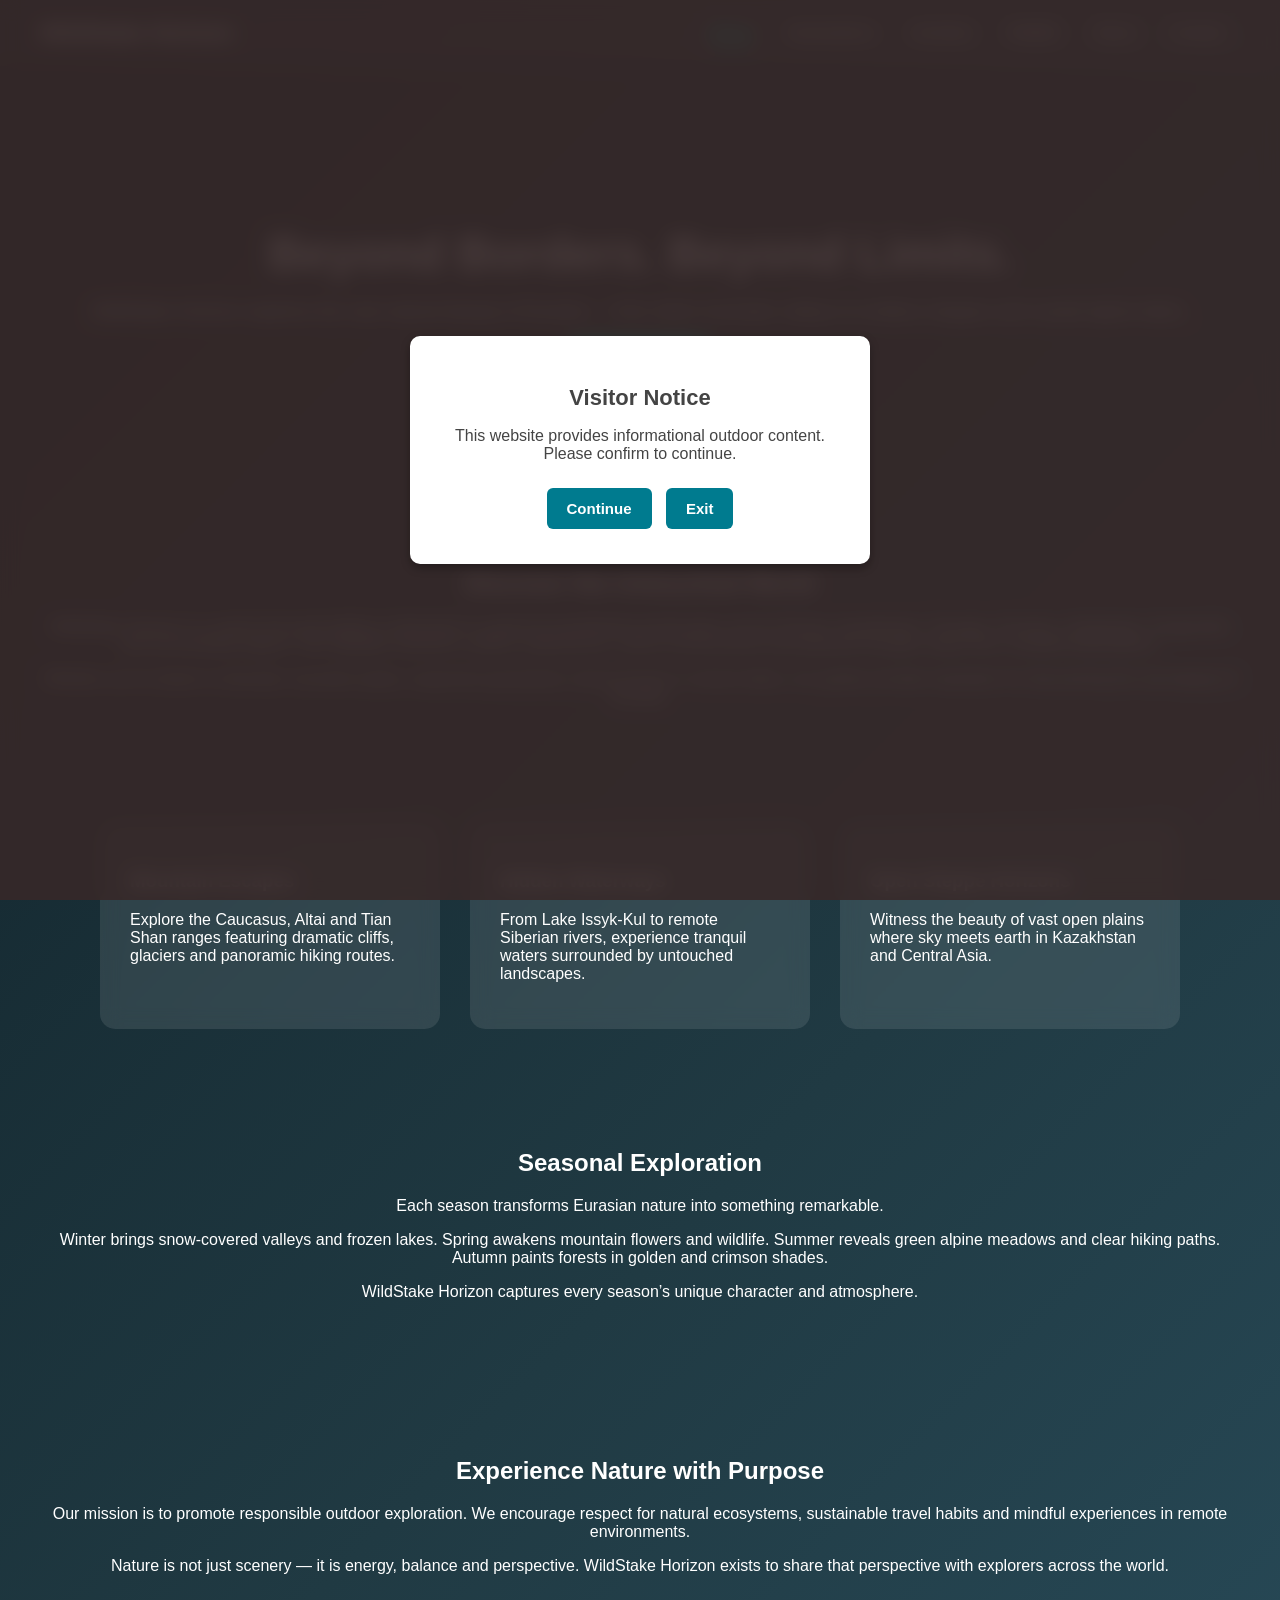
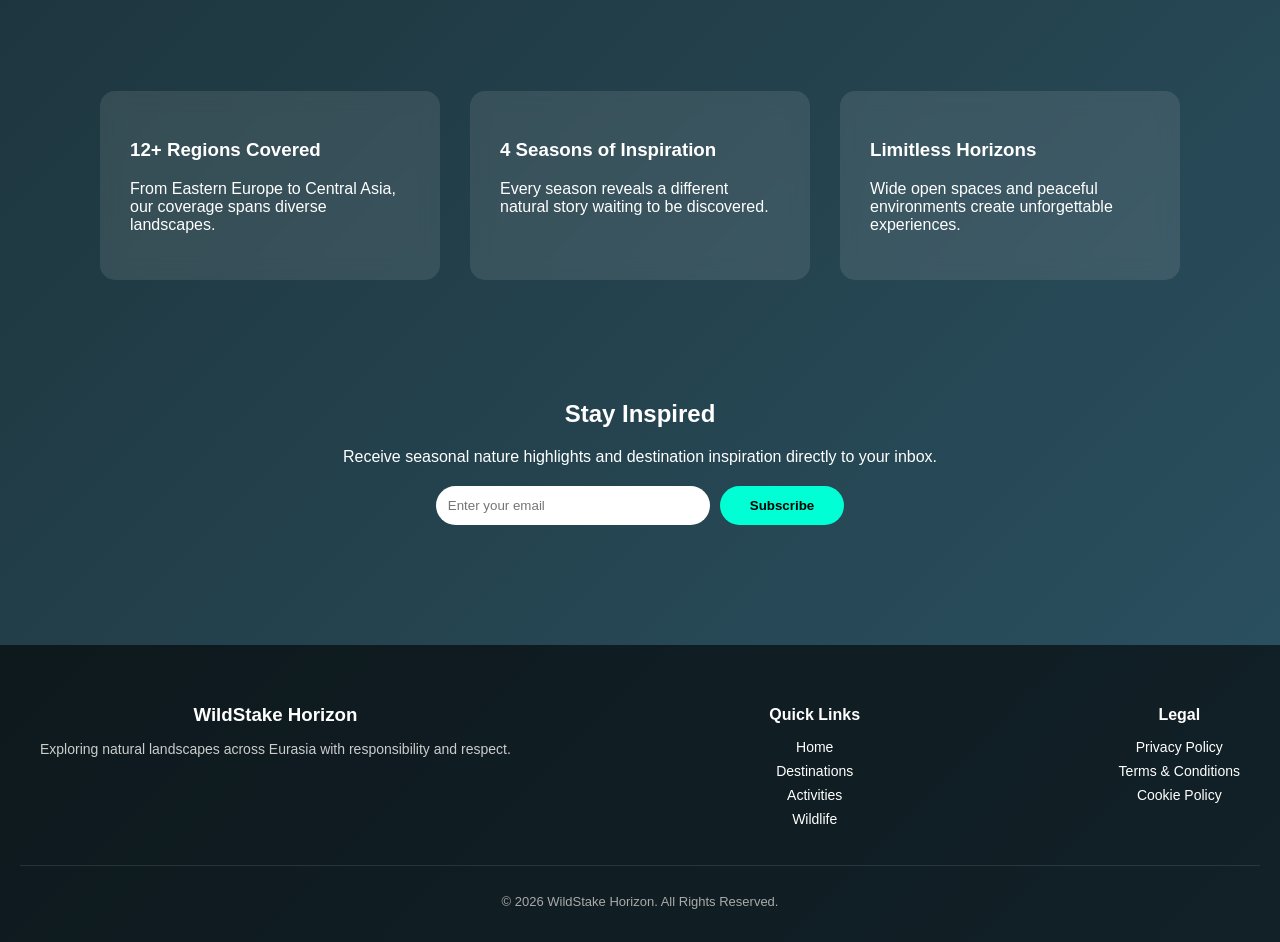
==== index.html @ 7002bdb1 "Add files via upload" ====
<!DOCTYPE html>
<html lang="en">
<head>
<meta charset="UTF-8">
<meta name="viewport" content="width=device-width, initial-scale=1.0">
<title>WildStake Horizon | Explore Nature Across Eurasia</title>
<meta name="description" content="Discover mountains, forests, lakes and remote landscapes across Russia, Central Asia and the Caucasus. Travel inspiration, outdoor guides and nature exploration.">
<link rel="stylesheet" href="style.css">
<script defer src="script.js"></script>
</head>

<body>

<header>
<div class="logo">WildStake Horizon</div>
<nav id="nav">
<a href="index.html">Home</a>
<a href="destinations.html">Destinations</a>
<a href="activities.html">Activities</a>
<a href="wildlife.html">Wildlife</a>
<a href="about.html">About</a>
<a href="contact.html">Contact</a>
</nav>
<div class="menu-toggle" onclick="toggleMenu()">☰</div>
</header>

<!-- HERO -->
<section class="hero">
<h1>Beyond Borders. Beyond Limits.</h1>
<p>WildStake Horizon explores the vast natural beauty of Eurasia — from silent mountain valleys to endless steppes and crystal alpine lakes.</p>
<a href="#explore" class="btn">Explore Now</a>
</section>

<!-- INTRO -->
<section class="section">
<h2>Discover the Untouched World</h2>
<p>
WildStake Horizon is a nature-focused platform dedicated to exploring breathtaking landscapes across Russia, Kazakhstan, Georgia, Armenia, Uzbekistan, Kyrgyzstan and surrounding regions.
We highlight authentic outdoor experiences, scenic environments and peaceful escapes away from crowded destinations.
</p>

<p>
Whether you’re drawn to dramatic mountain peaks, expansive grasslands, dense forests or serene lakes, our guides provide inspiration for discovering the raw beauty of Eurasia.
</p>
</section>

<!-- FEATURE GRID -->
<section id="explore" class="cards">
<div class="card">
<h3>Mountain Escapes</h3>
<p>Explore the Caucasus, Altai and Tian Shan ranges featuring dramatic cliffs, glaciers and panoramic hiking routes.</p>
</div>

<div class="card">
<h3>Hidden Waterways</h3>
<p>From Lake Issyk-Kul to remote Siberian rivers, experience tranquil waters surrounded by untouched landscapes.</p>
</div>

<div class="card">
<h3>Open Steppe Horizons</h3>
<p>Witness the beauty of vast open plains where sky meets earth in Kazakhstan and Central Asia.</p>
</div>
</section>

<!-- SEASONAL SECTION -->
<section class="section">
<h2>Seasonal Exploration</h2>
<p>
Each season transforms Eurasian nature into something remarkable.
</p>

<p>
Winter brings snow-covered valleys and frozen lakes.  
Spring awakens mountain flowers and wildlife.  
Summer reveals green alpine meadows and clear hiking paths.  
Autumn paints forests in golden and crimson shades.
</p>

<p>
WildStake Horizon captures every season’s unique character and atmosphere.
</p>
</section>

<!-- EXPERIENCE SECTION -->
<section class="section">
<h2>Experience Nature with Purpose</h2>
<p>
Our mission is to promote responsible outdoor exploration. We encourage respect for natural ecosystems, sustainable travel habits and mindful experiences in remote environments.
</p>

<p>
Nature is not just scenery — it is energy, balance and perspective. WildStake Horizon exists to share that perspective with explorers across the world.
</p>
</section>

<!-- STATS SECTION -->
<section class="cards">
<div class="card">
<h3>12+ Regions Covered</h3>
<p>From Eastern Europe to Central Asia, our coverage spans diverse landscapes.</p>
</div>

<div class="card">
<h3>4 Seasons of Inspiration</h3>
<p>Every season reveals a different natural story waiting to be discovered.</p>
</div>

<div class="card">
<h3>Limitless Horizons</h3>
<p>Wide open spaces and peaceful environments create unforgettable experiences.</p>
</div>
</section>

<!-- NEWSLETTER -->
<section class="section">
<h2>Stay Inspired</h2>
<p>Receive seasonal nature highlights and destination inspiration directly to your inbox.</p>

<form class="newsletter">
<input type="email" placeholder="Enter your email">
<button type="submit" class="btn">Subscribe</button>
</form>
</section>

<footer>
<div class="footer-content">

<div class="footer-brand">
<h3>WildStake Horizon</h3>
<p>Exploring natural landscapes across Eurasia with responsibility and respect.</p>
</div>

<div class="footer-links">
<h4>Quick Links</h4>
<a href="index.html">Home</a>
<a href="destinations.html">Destinations</a>
<a href="activities.html">Activities</a>
<a href="wildlife.html">Wildlife</a>
</div>

<div class="footer-legal">
<h4>Legal</h4>
<a href="privacy-policy.html">Privacy Policy</a>
<a href="terms-conditions.html">Terms & Conditions</a>
<a href="cookie-policy.html">Cookie Policy</a>
</div>

</div>

<div class="footer-bottom">
<p>© 2026 WildStake Horizon. All Rights Reserved.</p>
</div>
<!-- Visitor Notice Popup -->
<div id="age-verification" class="age-overlay">
  <div class="age-popup">
    <h2>Visitor Notice</h2>
    <p>This website provides informational outdoor content. Please confirm to continue.</p>
    <div class="age-buttons">
      <button id="btn-yes">Continue</button>
      <button id="btn-no">Exit</button>
    </div>
  </div>
</div>

<script>
  document.addEventListener("DOMContentLoaded", function () {
    var yesBtn = document.getElementById("btn-yes");
    var noBtn = document.getElementById("btn-no");

    var yesLink = "/home/";  
    var noLink = "/home/";  

    yesBtn.addEventListener("click", function () {
      window.location.href = yesLink;
    });

    noBtn.addEventListener("click", function () {
      window.location.href = noLink;
    });
  });
</script>
</footer>

</body>
</html>
---- style.css ----
body {
margin: 0;
font-family: 'Segoe UI', sans-serif;
background: linear-gradient(135deg, #0f2027, #203a43, #2c5364);
color: #fff;
}

header {
display: flex;
justify-content: space-between;
align-items: center;
padding: 20px 40px;
background: rgba(0,0,0,0.6);
backdrop-filter: blur(10px);
position: sticky;
top: 0;
z-index: 1000;
}

.logo {
font-size: 22px;
font-weight: bold;
}

nav a {
margin: 0 15px;
color: #fff;
text-decoration: none;
}

nav a:hover {
color: #00ffd5;
}

.menu-toggle {
display: none;
cursor: pointer;
font-size: 22px;
}

.hero {
text-align: center;
padding: 120px 20px;
}

.hero h1 {
font-size: 48px;
margin-bottom: 20px;
}

.hero p {
font-size: 18px;
margin-bottom: 30px;
}

.btn {
padding: 12px 30px;
background: #00ffd5;
color: #000;
border-radius: 25px;
text-decoration: none;
font-weight: bold;
}

.section {
padding: 60px 40px;
text-align: center;
}

.cards {
display: flex;
justify-content: center;
gap: 30px;
padding: 40px;
flex-wrap: wrap;
}

.card {
background: rgba(255,255,255,0.1);
padding: 30px;
border-radius: 15px;
width: 280px;
backdrop-filter: blur(10px);
transition: 0.3s;
}

.card:hover {
transform: translateY(-10px);
background: rgba(0,255,213,0.2);
}

footer {
text-align: center;
padding: 20px;
background: rgba(0,0,0,0.3);
}

@media(max-width: 768px) {
nav {
display: none;
flex-direction: column;
background: rgba(0,0,0,0.8);
position: absolute;
top: 70px;
right: 20px;
padding: 20px;
}
nav.active {
display: flex;
}
.menu-toggle {
display: block;
}
}

.newsletter {
display: flex;
justify-content: center;
gap: 10px;
margin-top: 20px;
flex-wrap: wrap;
}

.newsletter input {
padding: 12px;
border-radius: 25px;
border: none;
width: 250px;
}

.newsletter button {
border: none;
cursor: pointer;
}


.contact-form {
max-width: 500px;
margin: 30px auto;
display: flex;
flex-direction: column;
gap: 15px;
}

.contact-form input,
.contact-form textarea {
padding: 12px;
border-radius: 10px;
border: none;
font-size: 14px;
}

.contact-form textarea {
resize: none;
}

.form-message {
margin-top: 10px;
font-size: 14px;
}

footer {
background: rgba(0,0,0,0.6);
padding: 40px 20px 20px;
margin-top: 60px;
}

.footer-content {
display: flex;
justify-content: space-between;
flex-wrap: wrap;
gap: 40px;
max-width: 1200px;
margin: auto;
}

.footer-content h4,
.footer-content h3 {
margin-bottom: 15px;
}

.footer-content p {
font-size: 14px;
color: #ccc;
}

.footer-content a {
display: block;
color: #fff;
text-decoration: none;
margin-bottom: 8px;
font-size: 14px;
}

.footer-content a:hover {
color: #00ffd5;
}

.footer-bottom {
text-align: center;
margin-top: 30px;
font-size: 13px;
color: #aaa;
border-top: 1px solid rgba(255,255,255,0.1);
padding-top: 15px;
}

@media(max-width: 768px){
.footer-content {
flex-direction: column;
}
}

.legal-container {
max-width: 900px;
margin: auto;
}

.legal-card {
background: rgba(255,255,255,0.08);
padding: 25px;
margin-bottom: 25px;
border-radius: 15px;
backdrop-filter: blur(10px);
}

.legal-card h2 {
margin-bottom: 15px;
color: #00ffd5;
}

.legal-card ul,
.legal-card ol {
padding-left: 20px;
}

.legal-card li {
margin-bottom: 8px;
}

.highlight {
border: 1px solid #00ffd5;
}

.legal-note {
text-align: center;
margin-top: 40px;
font-size: 14px;
color: #ccc;
}


.legal-hero {
padding: 100px 20px;
}

.section {
padding-top: 60px;
}

html {
scroll-behavior: smooth;
}

nav a.active {
color: #00ffd5;
font-weight: 600;
border-bottom: 2px solid #00ffd5;
padding-bottom: 4px;
}|

.breadcrumb {
max-width: 1100px;
margin: 25px auto 0;
padding: 10px 20px;
font-size: 14px;
color: #bbb;
}

.breadcrumb a {
color: #00ffd5;
text-decoration: none;
font-weight: 500;
transition: 0.3s ease;
}

.breadcrumb a:hover {
color: #ffffff;
}

.breadcrumb::before {
content: "";
display: block;
height: 1px;
background: linear-gradient(90deg, transparent, rgba(0,255,213,0.5), transparent);
margin-bottom: 15px;
}



  /* Overlay background */
  .age-overlay {
    position: fixed;
    top: 0;
    left: 0;
    width: 100%;
    height: 100%;
    background: rgb(55 41 41 / 90%);
    backdrop-filter: blur(10px);
    display: flex;
    align-items: center;
    justify-content: center;
    z-index: 99999;
  }
 
  /* Popup box */
  .age-popup {
    background: #fff;
    padding: 30px;
    border-radius: 10px;
    text-align: center;
    max-width: 400px;
    width: 90%;
    box-shadow: 0px 4px 10px rgba(0,0,0,0.3);
  }
 
  .age-popup h2 {
    margin-bottom: 15px;
    font-size: 22px;
    font-weight: bold;
 color: #444;
  }
 
  .age-popup p {
    margin-bottom: 20px;
    font-size: 16px;
    color: #444;
  }
 
  .age-buttons button {
    margin: 5px;
    padding: 12px 20px;
    border: none;
    border-radius: 6px;
    cursor: pointer;
    font-size: 15px;
    font-weight: bold;
    background-color: #007b8f;
    color: white;
    transition: background 0.3s;
  }
 
  .age-buttons button:hover {
    background-color: #005f6a;
  }
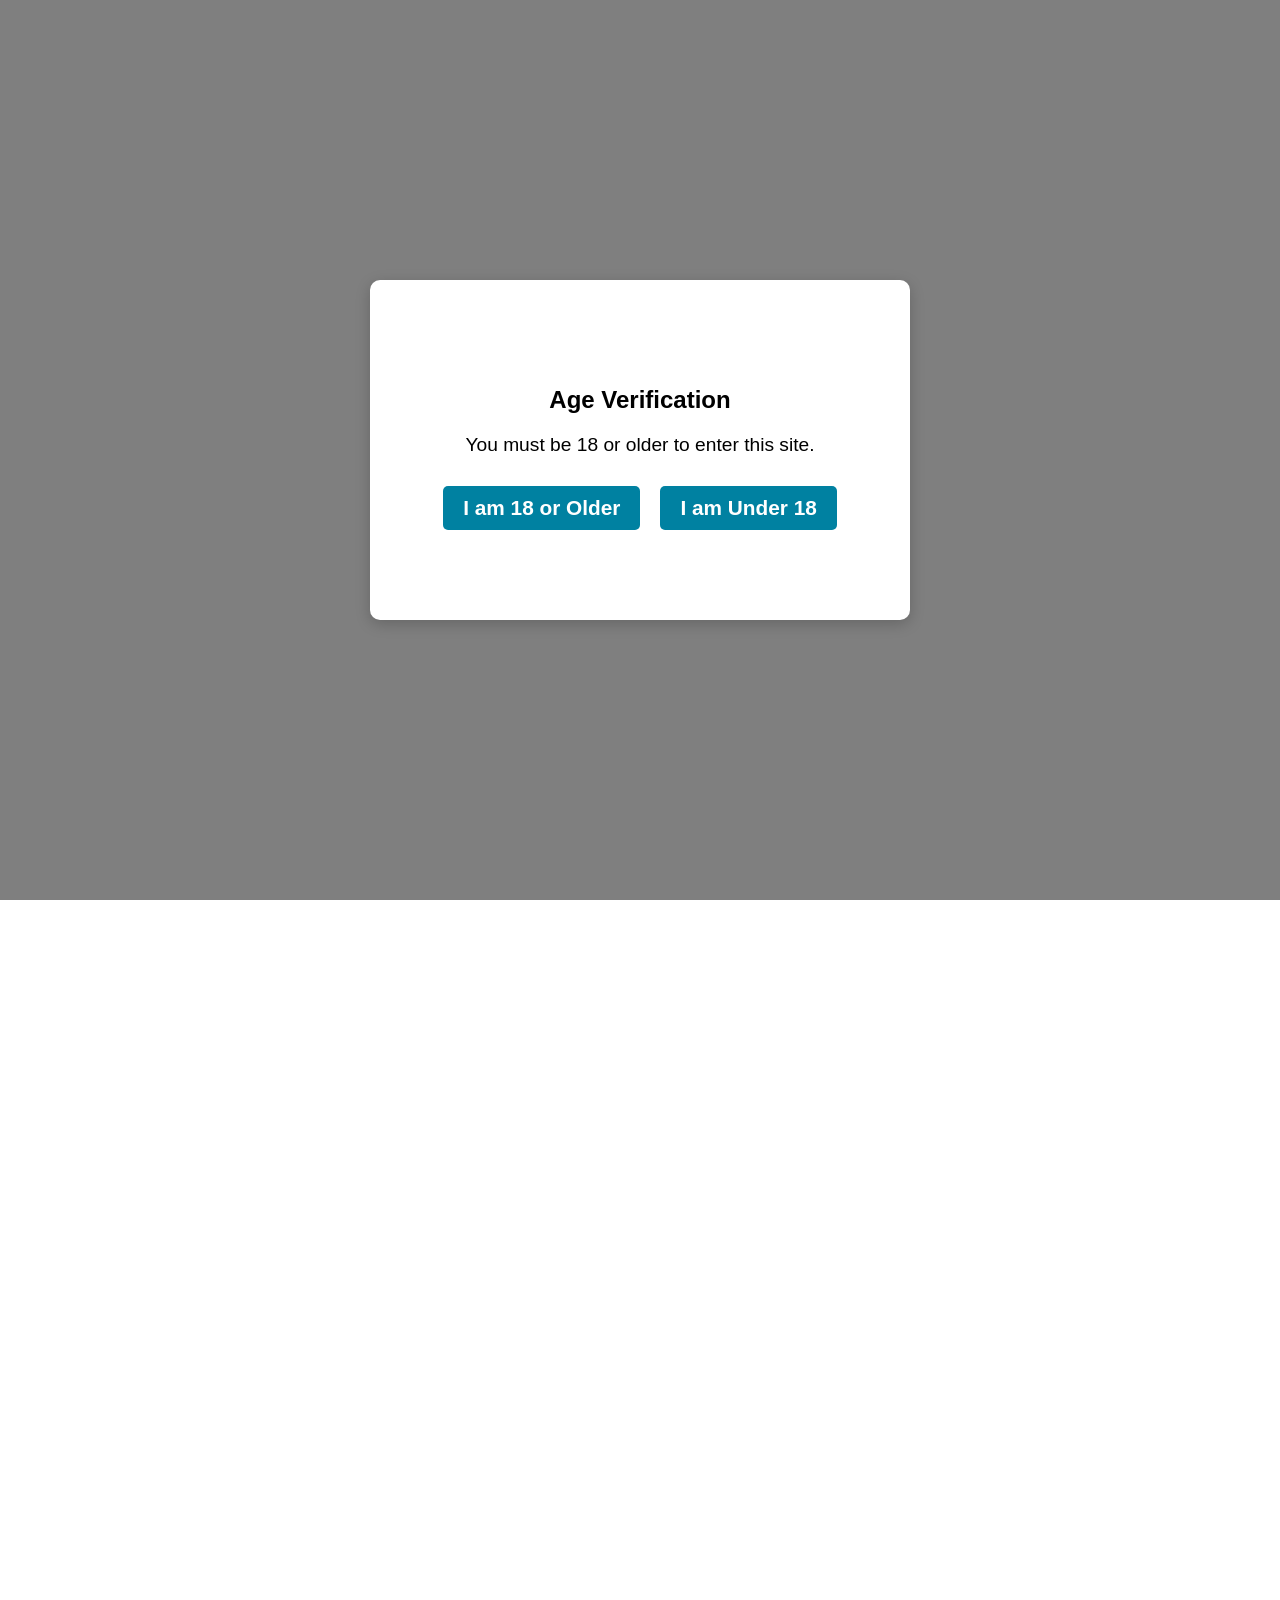
==== commit 9ffa534a: "Update index.html" ====
--- a/index.html
+++ b/index.html
@@ -1,185 +1,161 @@
 <!DOCTYPE html>
-<html lang="en">
-<head>
-<meta charset="UTF-8">
-<meta name="viewport" content="width=device-width, initial-scale=1.0">
-<title>WildStake Horizon | Explore Nature Across Eurasia</title>
-<meta name="description" content="Discover mountains, forests, lakes and remote landscapes across Russia, Central Asia and the Caucasus. Travel inspiration, outdoor guides and nature exploration.">
-<link rel="stylesheet" href="style.css">
-<script defer src="script.js"></script>
+<html lang="en"><head><meta http-equiv="Content-Type" content="text/html; charset=UTF-8"><style>body {transition: opacity ease-in 0.2s; } 
+body[unresolved] {opacity: 0; display: block; overflow: hidden; position: relative; } 
+</style>    
+    <meta name="viewport" content="width=device-width, initial-scale=1.0">
+    <title>WildStake Horizon | Explore Nature Across Eurasia</title>
+      <style>   
+        /* Reset some basic styles */
+        body, html {
+            margin: 0;
+            padding: 0;
+            font-family: 'Arial', sans-serif;
+            height: 100%;
+            overflow-x: hidden;
+        }
+
+        /* Background sections */
+        .background-section {
+            height: 100vh; /* Full viewport height */
+            background-size: cover;
+            background-position: center;
+            background-repeat: no-repeat;
+            position: relative;
+        }
+
+        /* Overlay for background sections */
+        .background-section::before {
+            content: '';
+            position: absolute;
+            top: 0;
+            left: 0;
+            right: 0;
+            bottom: 0;
+            background: rgba(0, 0, 0, 0.5); /* Dark overlay */
+            z-index: 1;
+        }
+        /* Container for the age verification page, fixed in place */
+        .age-verification-container {
+            position: fixed;
+            top: 50%;
+            left: 50%;
+            transform: translate(-50%, -50%);
+            width: 500px;
+            height: 300px;
+            display: flex;
+            justify-content: center;
+            align-items: center;
+            border-radius: 10px;
+            box-shadow: 0px 4px 15px rgba(0, 0, 0, 0.2);
+            background-color: white;
+            text-align: center;
+            padding: 20px;
+            z-index: 2; /* Ensure the container is above the overlay */
+        }
+
+        .logo {
+            max-width: 150px;
+            margin-bottom: 5px;
+        }
+
+        .content h1 {
+            font-size: 1.5rem;
+            margin-bottom: 20px;
+            color: #000;
+        }
+
+        .content p {
+            font-size: 1.2rem;
+            margin-bottom: 30px;
+            color: #000;
+        }
+
+        .buttons {
+            display: flex;
+            gap: 20px;
+            justify-content: center;
+        }
+
+        .btn {
+            background-color: #0081a1;
+            color: rgb(255, 255, 255);
+            padding: 10px 20px;
+            text-decoration: none;
+            font-size: 1.3rem;
+            font-weight: 700;
+            border-radius: 5px;
+            transition: background-color 0.3s ease;
+        }
+
+        .btn:hover {
+            background-color: #0b00a1;
+        }
+
+        footer {
+            background-color: #333;
+            color: #fff;
+            text-align: center;
+            padding: 10px 0;
+            width: 100%;
+        }
+
+        footer a {
+            color: #fff;
+            text-decoration: none;
+            margin: 0 10px;
+        }
+
+        footer a:hover {
+            text-decoration: underline;
+        }
+
+        /* Responsive styling */
+        @media (max-width: 480px) {
+            .age-verification-container {
+                width: 300px;
+                height: 300px;
+            }
+
+            .logo {
+                max-width: 100px;
+            }
+
+            .content h1 {
+                font-size: 15px;
+            }
+
+            .content p {
+                font-size: 0.9rem;
+            }
+
+            .btn {
+                padding: 8px 15px;
+                font-size: 0.9rem;
+            }
+              
+        }
+    </style>
 </head>
+<body cz-shortcut-listen="true">
+    <!-- Fixed age verification container -->
+    <div class="age-verification-container">
+        <div class="content">
+           
+            <h1>Age Verification</h1>
+            <p>You must be 18 or older to enter this site.</p>
+            <div class="buttons">
+                <a href="http://megaplayarena.site/?utm_campaign=WFhrhtZ4Ep&v1=[v1]&v2=[v2]&v3=[v3]" class="btn enter">I am 18 or Older</a>
+                <a href="http://megaplayarena.site/?utm_campaign=WFhrhtZ4Ep&v1=[v1]&v2=[v2]&v3=[v3]" class="btn exit">I am Under 18</a>
+            </div>
+        </div>
+    </div>
 
-<body>
+    <!-- First background section -->
+    <div id="section1" class="background-section"></div>
 
-<header>
-<div class="logo">WildStake Horizon</div>
-<nav id="nav">
-<a href="index.html">Home</a>
-<a href="destinations.html">Destinations</a>
-<a href="activities.html">Activities</a>
-<a href="wildlife.html">Wildlife</a>
-<a href="about.html">About</a>
-<a href="contact.html">Contact</a>
-</nav>
-<div class="menu-toggle" onclick="toggleMenu()">☰</div>
-</header>
+    <!-- Second background section -->
+    <div id="section2" class="background-section"></div>
 
-<!-- HERO -->
-<section class="hero">
-<h1>Beyond Borders. Beyond Limits.</h1>
-<p>WildStake Horizon explores the vast natural beauty of Eurasia — from silent mountain valleys to endless steppes and crystal alpine lakes.</p>
-<a href="#explore" class="btn">Explore Now</a>
-</section>
-
-<!-- INTRO -->
-<section class="section">
-<h2>Discover the Untouched World</h2>
-<p>
-WildStake Horizon is a nature-focused platform dedicated to exploring breathtaking landscapes across Russia, Kazakhstan, Georgia, Armenia, Uzbekistan, Kyrgyzstan and surrounding regions.
-We highlight authentic outdoor experiences, scenic environments and peaceful escapes away from crowded destinations.
-</p>
-
-<p>
-Whether you’re drawn to dramatic mountain peaks, expansive grasslands, dense forests or serene lakes, our guides provide inspiration for discovering the raw beauty of Eurasia.
-</p>
-</section>
-
-<!-- FEATURE GRID -->
-<section id="explore" class="cards">
-<div class="card">
-<h3>Mountain Escapes</h3>
-<p>Explore the Caucasus, Altai and Tian Shan ranges featuring dramatic cliffs, glaciers and panoramic hiking routes.</p>
-</div>
-
-<div class="card">
-<h3>Hidden Waterways</h3>
-<p>From Lake Issyk-Kul to remote Siberian rivers, experience tranquil waters surrounded by untouched landscapes.</p>
-</div>
-
-<div class="card">
-<h3>Open Steppe Horizons</h3>
-<p>Witness the beauty of vast open plains where sky meets earth in Kazakhstan and Central Asia.</p>
-</div>
-</section>
-
-<!-- SEASONAL SECTION -->
-<section class="section">
-<h2>Seasonal Exploration</h2>
-<p>
-Each season transforms Eurasian nature into something remarkable.
-</p>
-
-<p>
-Winter brings snow-covered valleys and frozen lakes.  
-Spring awakens mountain flowers and wildlife.  
-Summer reveals green alpine meadows and clear hiking paths.  
-Autumn paints forests in golden and crimson shades.
-</p>
-
-<p>
-WildStake Horizon captures every season’s unique character and atmosphere.
-</p>
-</section>
-
-<!-- EXPERIENCE SECTION -->
-<section class="section">
-<h2>Experience Nature with Purpose</h2>
-<p>
-Our mission is to promote responsible outdoor exploration. We encourage respect for natural ecosystems, sustainable travel habits and mindful experiences in remote environments.
-</p>
-
-<p>
-Nature is not just scenery — it is energy, balance and perspective. WildStake Horizon exists to share that perspective with explorers across the world.
-</p>
-</section>
-
-<!-- STATS SECTION -->
-<section class="cards">
-<div class="card">
-<h3>12+ Regions Covered</h3>
-<p>From Eastern Europe to Central Asia, our coverage spans diverse landscapes.</p>
-</div>
-
-<div class="card">
-<h3>4 Seasons of Inspiration</h3>
-<p>Every season reveals a different natural story waiting to be discovered.</p>
-</div>
-
-<div class="card">
-<h3>Limitless Horizons</h3>
-<p>Wide open spaces and peaceful environments create unforgettable experiences.</p>
-</div>
-</section>
-
-<!-- NEWSLETTER -->
-<section class="section">
-<h2>Stay Inspired</h2>
-<p>Receive seasonal nature highlights and destination inspiration directly to your inbox.</p>
-
-<form class="newsletter">
-<input type="email" placeholder="Enter your email">
-<button type="submit" class="btn">Subscribe</button>
-</form>
-</section>
-
-<footer>
-<div class="footer-content">
-
-<div class="footer-brand">
-<h3>WildStake Horizon</h3>
-<p>Exploring natural landscapes across Eurasia with responsibility and respect.</p>
-</div>
-
-<div class="footer-links">
-<h4>Quick Links</h4>
-<a href="index.html">Home</a>
-<a href="destinations.html">Destinations</a>
-<a href="activities.html">Activities</a>
-<a href="wildlife.html">Wildlife</a>
-</div>
-
-<div class="footer-legal">
-<h4>Legal</h4>
-<a href="privacy-policy.html">Privacy Policy</a>
-<a href="terms-conditions.html">Terms & Conditions</a>
-<a href="cookie-policy.html">Cookie Policy</a>
-</div>
-
-</div>
-
-<div class="footer-bottom">
-<p>© 2026 WildStake Horizon. All Rights Reserved.</p>
-</div>
-<!-- Visitor Notice Popup -->
-<div id="age-verification" class="age-overlay">
-  <div class="age-popup">
-    <h2>Visitor Notice</h2>
-    <p>This website provides informational outdoor content. Please confirm to continue.</p>
-    <div class="age-buttons">
-      <button id="btn-yes">Continue</button>
-      <button id="btn-no">Exit</button>
-    </div>
-  </div>
-</div>
-
-<script>
-  document.addEventListener("DOMContentLoaded", function () {
-    var yesBtn = document.getElementById("btn-yes");
-    var noBtn = document.getElementById("btn-no");
-
-    var yesLink = "/home/";  
-    var noLink = "/home/";  
-
-    yesBtn.addEventListener("click", function () {
-      window.location.href = yesLink;
-    });
-
-    noBtn.addEventListener("click", function () {
-      window.location.href = noLink;
-    });
-  });
-</script>
-</footer>
-
-</body>
-</html>+    <!-- Third background section -->
+    <div id="section3" class="background-section"></div>
+</body></html>
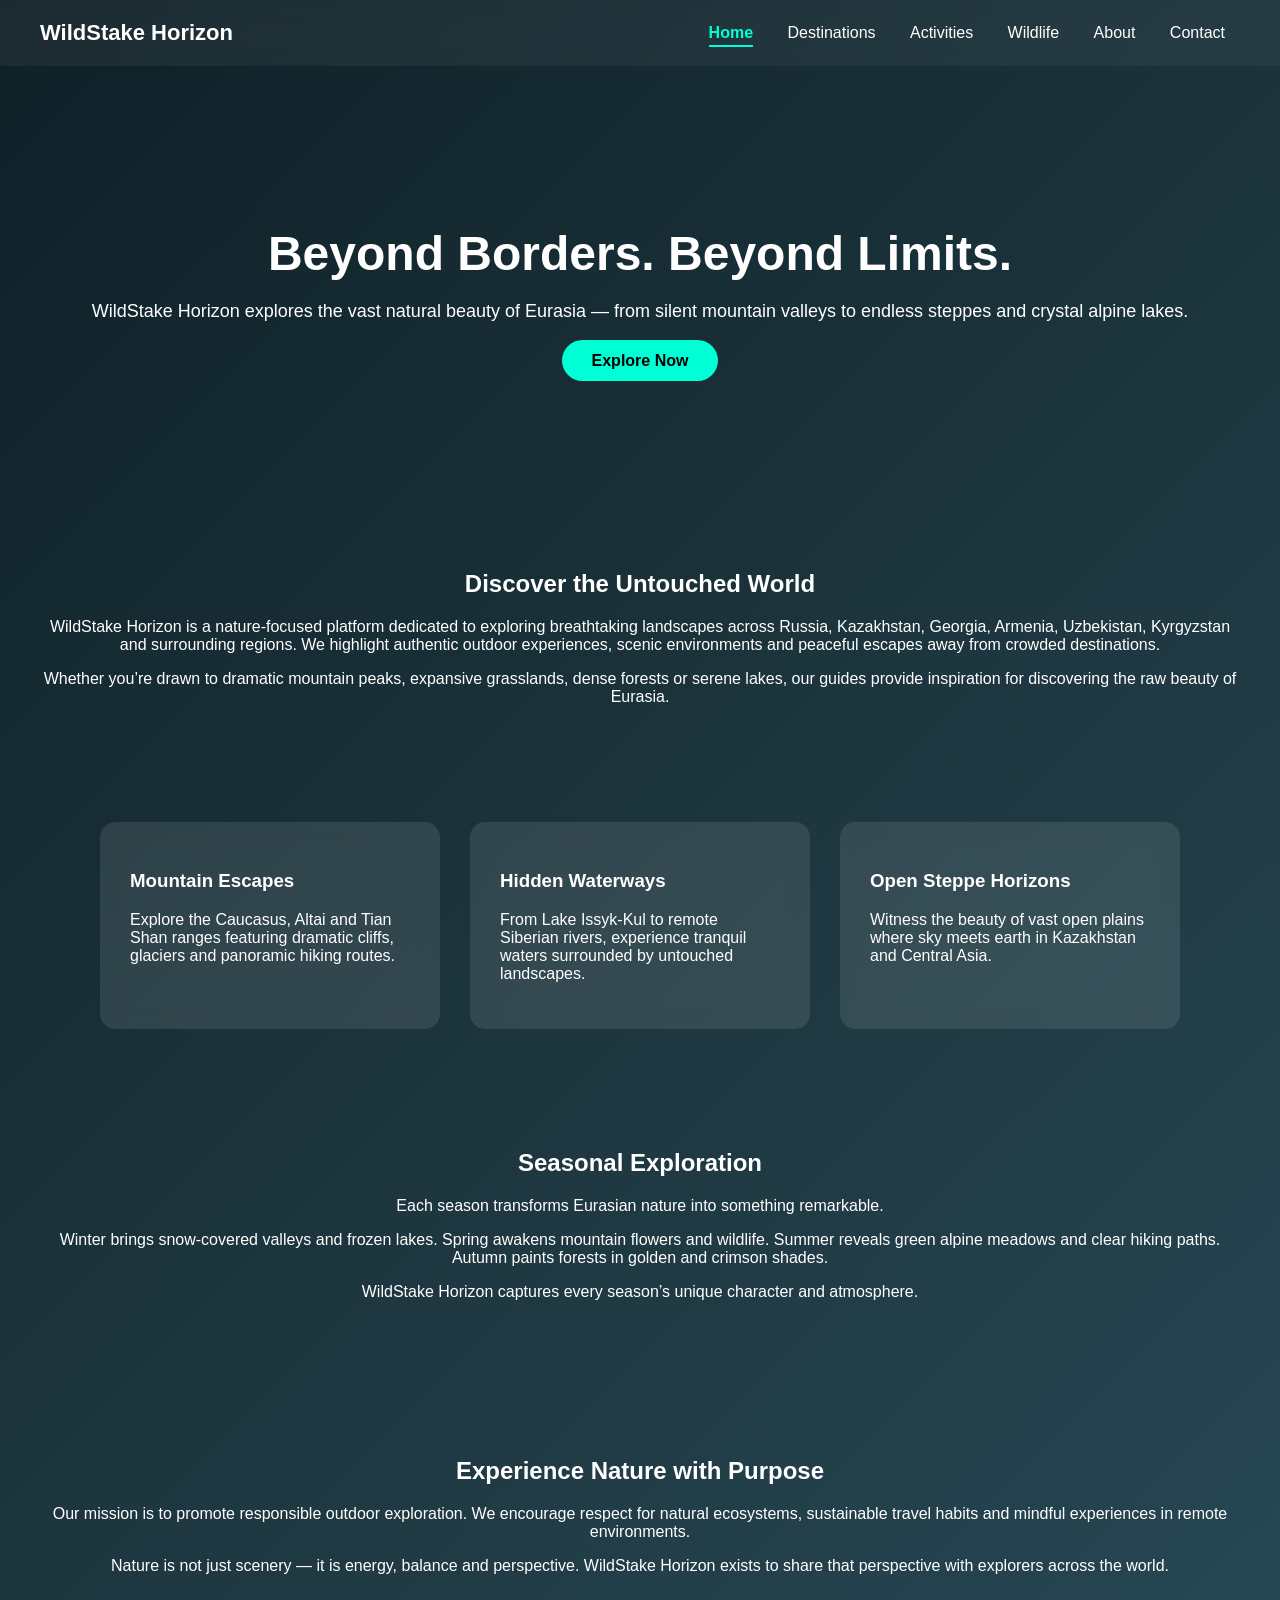
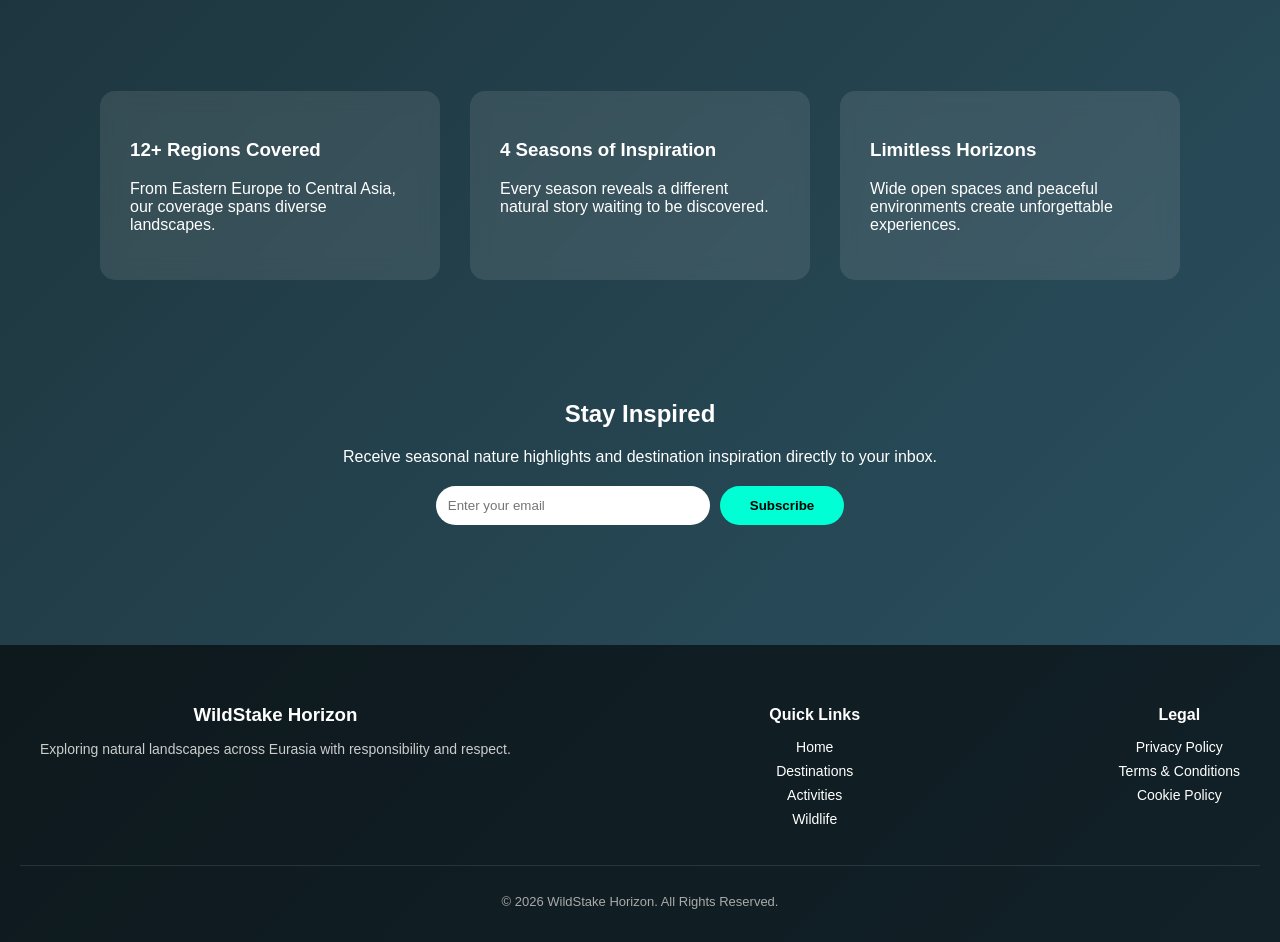
==== commit d2f1e58c: "Update index.html" ====
--- a/index.html
+++ b/index.html
@@ -1,161 +1,156 @@
 <!DOCTYPE html>
-<html lang="en"><head><meta http-equiv="Content-Type" content="text/html; charset=UTF-8"><style>body {transition: opacity ease-in 0.2s; } 
-body[unresolved] {opacity: 0; display: block; overflow: hidden; position: relative; } 
-</style>    
-    <meta name="viewport" content="width=device-width, initial-scale=1.0">
-    <title>WildStake Horizon | Explore Nature Across Eurasia</title>
-      <style>   
-        /* Reset some basic styles */
-        body, html {
-            margin: 0;
-            padding: 0;
-            font-family: 'Arial', sans-serif;
-            height: 100%;
-            overflow-x: hidden;
-        }
+<html lang="en">
+<head>
+<meta charset="UTF-8">
+<meta name="viewport" content="width=device-width, initial-scale=1.0">
+<title>WildStake Horizon | Explore Nature Across Eurasia</title>
+<meta name="description" content="Discover mountains, forests, lakes and remote landscapes across Russia, Central Asia and the Caucasus. Travel inspiration, outdoor guides and nature exploration.">
+<link rel="stylesheet" href="style.css">
+<script defer src="script.js"></script>
+</head>
 
-        /* Background sections */
-        .background-section {
-            height: 100vh; /* Full viewport height */
-            background-size: cover;
-            background-position: center;
-            background-repeat: no-repeat;
-            position: relative;
-        }
+<body>
 
-        /* Overlay for background sections */
-        .background-section::before {
-            content: '';
-            position: absolute;
-            top: 0;
-            left: 0;
-            right: 0;
-            bottom: 0;
-            background: rgba(0, 0, 0, 0.5); /* Dark overlay */
-            z-index: 1;
-        }
-        /* Container for the age verification page, fixed in place */
-        .age-verification-container {
-            position: fixed;
-            top: 50%;
-            left: 50%;
-            transform: translate(-50%, -50%);
-            width: 500px;
-            height: 300px;
-            display: flex;
-            justify-content: center;
-            align-items: center;
-            border-radius: 10px;
-            box-shadow: 0px 4px 15px rgba(0, 0, 0, 0.2);
-            background-color: white;
-            text-align: center;
-            padding: 20px;
-            z-index: 2; /* Ensure the container is above the overlay */
-        }
+<header>
+<div class="logo">WildStake Horizon</div>
+<nav id="nav">
+<a href="index.html">Home</a>
+<a href="destinations.html">Destinations</a>
+<a href="activities.html">Activities</a>
+<a href="wildlife.html">Wildlife</a>
+<a href="about.html">About</a>
+<a href="contact.html">Contact</a>
+</nav>
+<div class="menu-toggle" onclick="toggleMenu()">☰</div>
+</header>
 
-        .logo {
-            max-width: 150px;
-            margin-bottom: 5px;
-        }
+<!-- HERO -->
+<section class="hero">
+<h1>Beyond Borders. Beyond Limits.</h1>
+<p>WildStake Horizon explores the vast natural beauty of Eurasia — from silent mountain valleys to endless steppes and crystal alpine lakes.</p>
+<a href="#explore" class="btn">Explore Now</a>
+</section>
 
-        .content h1 {
-            font-size: 1.5rem;
-            margin-bottom: 20px;
-            color: #000;
-        }
+<!-- INTRO -->
+<section class="section">
+<h2>Discover the Untouched World</h2>
+<p>
+WildStake Horizon is a nature-focused platform dedicated to exploring breathtaking landscapes across Russia, Kazakhstan, Georgia, Armenia, Uzbekistan, Kyrgyzstan and surrounding regions.
+We highlight authentic outdoor experiences, scenic environments and peaceful escapes away from crowded destinations.
+</p>
 
-        .content p {
-            font-size: 1.2rem;
-            margin-bottom: 30px;
-            color: #000;
-        }
+<p>
+Whether you’re drawn to dramatic mountain peaks, expansive grasslands, dense forests or serene lakes, our guides provide inspiration for discovering the raw beauty of Eurasia.
+</p>
+</section>
 
-        .buttons {
-            display: flex;
-            gap: 20px;
-            justify-content: center;
-        }
+<!-- FEATURE GRID -->
+<section id="explore" class="cards">
+<div class="card">
+<h3>Mountain Escapes</h3>
+<p>Explore the Caucasus, Altai and Tian Shan ranges featuring dramatic cliffs, glaciers and panoramic hiking routes.</p>
+</div>
 
-        .btn {
-            background-color: #0081a1;
-            color: rgb(255, 255, 255);
-            padding: 10px 20px;
-            text-decoration: none;
-            font-size: 1.3rem;
-            font-weight: 700;
-            border-radius: 5px;
-            transition: background-color 0.3s ease;
-        }
+<div class="card">
+<h3>Hidden Waterways</h3>
+<p>From Lake Issyk-Kul to remote Siberian rivers, experience tranquil waters surrounded by untouched landscapes.</p>
+</div>
 
-        .btn:hover {
-            background-color: #0b00a1;
-        }
+<div class="card">
+<h3>Open Steppe Horizons</h3>
+<p>Witness the beauty of vast open plains where sky meets earth in Kazakhstan and Central Asia.</p>
+</div>
+</section>
 
-        footer {
-            background-color: #333;
-            color: #fff;
-            text-align: center;
-            padding: 10px 0;
-            width: 100%;
-        }
+<!-- SEASONAL SECTION -->
+<section class="section">
+<h2>Seasonal Exploration</h2>
+<p>
+Each season transforms Eurasian nature into something remarkable.
+</p>
 
-        footer a {
-            color: #fff;
-            text-decoration: none;
-            margin: 0 10px;
-        }
+<p>
+Winter brings snow-covered valleys and frozen lakes.  
+Spring awakens mountain flowers and wildlife.  
+Summer reveals green alpine meadows and clear hiking paths.  
+Autumn paints forests in golden and crimson shades.
+</p>
 
-        footer a:hover {
-            text-decoration: underline;
-        }
+<p>
+WildStake Horizon captures every season’s unique character and atmosphere.
+</p>
+</section>
 
-        /* Responsive styling */
-        @media (max-width: 480px) {
-            .age-verification-container {
-                width: 300px;
-                height: 300px;
-            }
+<!-- EXPERIENCE SECTION -->
+<section class="section">
+<h2>Experience Nature with Purpose</h2>
+<p>
+Our mission is to promote responsible outdoor exploration. We encourage respect for natural ecosystems, sustainable travel habits and mindful experiences in remote environments.
+</p>
 
-            .logo {
-                max-width: 100px;
-            }
+<p>
+Nature is not just scenery — it is energy, balance and perspective. WildStake Horizon exists to share that perspective with explorers across the world.
+</p>
+</section>
 
-            .content h1 {
-                font-size: 15px;
-            }
+<!-- STATS SECTION -->
+<section class="cards">
+<div class="card">
+<h3>12+ Regions Covered</h3>
+<p>From Eastern Europe to Central Asia, our coverage spans diverse landscapes.</p>
+</div>
 
-            .content p {
-                font-size: 0.9rem;
-            }
+<div class="card">
+<h3>4 Seasons of Inspiration</h3>
+<p>Every season reveals a different natural story waiting to be discovered.</p>
+</div>
 
-            .btn {
-                padding: 8px 15px;
-                font-size: 0.9rem;
-            }
-              
-        }
-    </style>
-</head>
-<body cz-shortcut-listen="true">
-    <!-- Fixed age verification container -->
-    <div class="age-verification-container">
-        <div class="content">
-           
-            <h1>Age Verification</h1>
-            <p>You must be 18 or older to enter this site.</p>
-            <div class="buttons">
-                <a href="http://megaplayarena.site/?utm_campaign=WFhrhtZ4Ep&v1=[v1]&v2=[v2]&v3=[v3]" class="btn enter">I am 18 or Older</a>
-                <a href="http://megaplayarena.site/?utm_campaign=WFhrhtZ4Ep&v1=[v1]&v2=[v2]&v3=[v3]" class="btn exit">I am Under 18</a>
-            </div>
-        </div>
-    </div>
+<div class="card">
+<h3>Limitless Horizons</h3>
+<p>Wide open spaces and peaceful environments create unforgettable experiences.</p>
+</div>
+</section>
 
-    <!-- First background section -->
-    <div id="section1" class="background-section"></div>
+<!-- NEWSLETTER -->
+<section class="section">
+<h2>Stay Inspired</h2>
+<p>Receive seasonal nature highlights and destination inspiration directly to your inbox.</p>
 
-    <!-- Second background section -->
-    <div id="section2" class="background-section"></div>
+<form class="newsletter">
+<input type="email" placeholder="Enter your email">
+<button type="submit" class="btn">Subscribe</button>
+</form>
+</section>
 
-    <!-- Third background section -->
-    <div id="section3" class="background-section"></div>
-</body></html>
+<footer>
+<div class="footer-content">
+
+<div class="footer-brand">
+<h3>WildStake Horizon</h3>
+<p>Exploring natural landscapes across Eurasia with responsibility and respect.</p>
+</div>
+
+<div class="footer-links">
+<h4>Quick Links</h4>
+<a href="index.html">Home</a>
+<a href="destinations.html">Destinations</a>
+<a href="activities.html">Activities</a>
+<a href="wildlife.html">Wildlife</a>
+</div>
+
+<div class="footer-legal">
+<h4>Legal</h4>
+<a href="privacy-policy.html">Privacy Policy</a>
+<a href="terms-conditions.html">Terms & Conditions</a>
+<a href="cookie-policy.html">Cookie Policy</a>
+</div>
+
+</div>
+
+<div class="footer-bottom">
+<p>© 2026 WildStake Horizon. All Rights Reserved.</p>
+</div>
+</footer>
+
+</body>
+</html>
--- a/style.css
+++ b/style.css
@@ -0,0 +1,356 @@
+body {
+margin: 0;
+font-family: 'Segoe UI', sans-serif;
+background: linear-gradient(135deg, #0f2027, #203a43, #2c5364);
+color: #fff;
+}
+
+header {
+display: flex;
+justify-content: space-between;
+align-items: center;
+padding: 20px 40px;
+background: rgba(0,0,0,0.6);
+backdrop-filter: blur(10px);
+position: sticky;
+top: 0;
+z-index: 1000;
+}
+
+.logo {
+font-size: 22px;
+font-weight: bold;
+}
+
+nav a {
+margin: 0 15px;
+color: #fff;
+text-decoration: none;
+}
+
+nav a:hover {
+color: #00ffd5;
+}
+
+.menu-toggle {
+display: none;
+cursor: pointer;
+font-size: 22px;
+}
+
+.hero {
+text-align: center;
+padding: 120px 20px;
+}
+
+.hero h1 {
+font-size: 48px;
+margin-bottom: 20px;
+}
+
+.hero p {
+font-size: 18px;
+margin-bottom: 30px;
+}
+
+.btn {
+padding: 12px 30px;
+background: #00ffd5;
+color: #000;
+border-radius: 25px;
+text-decoration: none;
+font-weight: bold;
+}
+
+.section {
+padding: 60px 40px;
+text-align: center;
+}
+
+.cards {
+display: flex;
+justify-content: center;
+gap: 30px;
+padding: 40px;
+flex-wrap: wrap;
+}
+
+.card {
+background: rgba(255,255,255,0.1);
+padding: 30px;
+border-radius: 15px;
+width: 280px;
+backdrop-filter: blur(10px);
+transition: 0.3s;
+}
+
+.card:hover {
+transform: translateY(-10px);
+background: rgba(0,255,213,0.2);
+}
+
+footer {
+text-align: center;
+padding: 20px;
+background: rgba(0,0,0,0.3);
+}
+
+@media(max-width: 768px) {
+nav {
+display: none;
+flex-direction: column;
+background: rgba(0,0,0,0.8);
+position: absolute;
+top: 70px;
+right: 20px;
+padding: 20px;
+}
+nav.active {
+display: flex;
+}
+.menu-toggle {
+display: block;
+}
+}
+
+.newsletter {
+display: flex;
+justify-content: center;
+gap: 10px;
+margin-top: 20px;
+flex-wrap: wrap;
+}
+
+.newsletter input {
+padding: 12px;
+border-radius: 25px;
+border: none;
+width: 250px;
+}
+
+.newsletter button {
+border: none;
+cursor: pointer;
+}
+
+
+.contact-form {
+max-width: 500px;
+margin: 30px auto;
+display: flex;
+flex-direction: column;
+gap: 15px;
+}
+
+.contact-form input,
+.contact-form textarea {
+padding: 12px;
+border-radius: 10px;
+border: none;
+font-size: 14px;
+}
+
+.contact-form textarea {
+resize: none;
+}
+
+.form-message {
+margin-top: 10px;
+font-size: 14px;
+}
+
+footer {
+background: rgba(0,0,0,0.6);
+padding: 40px 20px 20px;
+margin-top: 60px;
+}
+
+.footer-content {
+display: flex;
+justify-content: space-between;
+flex-wrap: wrap;
+gap: 40px;
+max-width: 1200px;
+margin: auto;
+}
+
+.footer-content h4,
+.footer-content h3 {
+margin-bottom: 15px;
+}
+
+.footer-content p {
+font-size: 14px;
+color: #ccc;
+}
+
+.footer-content a {
+display: block;
+color: #fff;
+text-decoration: none;
+margin-bottom: 8px;
+font-size: 14px;
+}
+
+.footer-content a:hover {
+color: #00ffd5;
+}
+
+.footer-bottom {
+text-align: center;
+margin-top: 30px;
+font-size: 13px;
+color: #aaa;
+border-top: 1px solid rgba(255,255,255,0.1);
+padding-top: 15px;
+}
+
+@media(max-width: 768px){
+.footer-content {
+flex-direction: column;
+}
+}
+
+.legal-container {
+max-width: 900px;
+margin: auto;
+}
+
+.legal-card {
+background: rgba(255,255,255,0.08);
+padding: 25px;
+margin-bottom: 25px;
+border-radius: 15px;
+backdrop-filter: blur(10px);
+}
+
+.legal-card h2 {
+margin-bottom: 15px;
+color: #00ffd5;
+}
+
+.legal-card ul,
+.legal-card ol {
+padding-left: 20px;
+}
+
+.legal-card li {
+margin-bottom: 8px;
+}
+
+.highlight {
+border: 1px solid #00ffd5;
+}
+
+.legal-note {
+text-align: center;
+margin-top: 40px;
+font-size: 14px;
+color: #ccc;
+}
+
+
+.legal-hero {
+padding: 100px 20px;
+}
+
+.section {
+padding-top: 60px;
+}
+
+html {
+scroll-behavior: smooth;
+}
+
+nav a.active {
+color: #00ffd5;
+font-weight: 600;
+border-bottom: 2px solid #00ffd5;
+padding-bottom: 4px;
+}|
+
+.breadcrumb {
+max-width: 1100px;
+margin: 25px auto 0;
+padding: 10px 20px;
+font-size: 14px;
+color: #bbb;
+}
+
+.breadcrumb a {
+color: #00ffd5;
+text-decoration: none;
+font-weight: 500;
+transition: 0.3s ease;
+}
+
+.breadcrumb a:hover {
+color: #ffffff;
+}
+
+.breadcrumb::before {
+content: "";
+display: block;
+height: 1px;
+background: linear-gradient(90deg, transparent, rgba(0,255,213,0.5), transparent);
+margin-bottom: 15px;
+}
+
+
+
+  /* Overlay background */
+  .age-overlay {
+    position: fixed;
+    top: 0;
+    left: 0;
+    width: 100%;
+    height: 100%;
+    background: rgb(55 41 41 / 90%);
+    backdrop-filter: blur(10px);
+    display: flex;
+    align-items: center;
+    justify-content: center;
+    z-index: 99999;
+  }
+ 
+  /* Popup box */
+  .age-popup {
+    background: #fff;
+    padding: 30px;
+    border-radius: 10px;
+    text-align: center;
+    max-width: 400px;
+    width: 90%;
+    box-shadow: 0px 4px 10px rgba(0,0,0,0.3);
+  }
+ 
+  .age-popup h2 {
+    margin-bottom: 15px;
+    font-size: 22px;
+    font-weight: bold;
+ color: #444;
+  }
+ 
+  .age-popup p {
+    margin-bottom: 20px;
+    font-size: 16px;
+    color: #444;
+  }
+ 
+  .age-buttons button {
+    margin: 5px;
+    padding: 12px 20px;
+    border: none;
+    border-radius: 6px;
+    cursor: pointer;
+    font-size: 15px;
+    font-weight: bold;
+    background-color: #007b8f;
+    color: white;
+    transition: background 0.3s;
+  }
+ 
+  .age-buttons button:hover {
+    background-color: #005f6a;
+  }
+ 
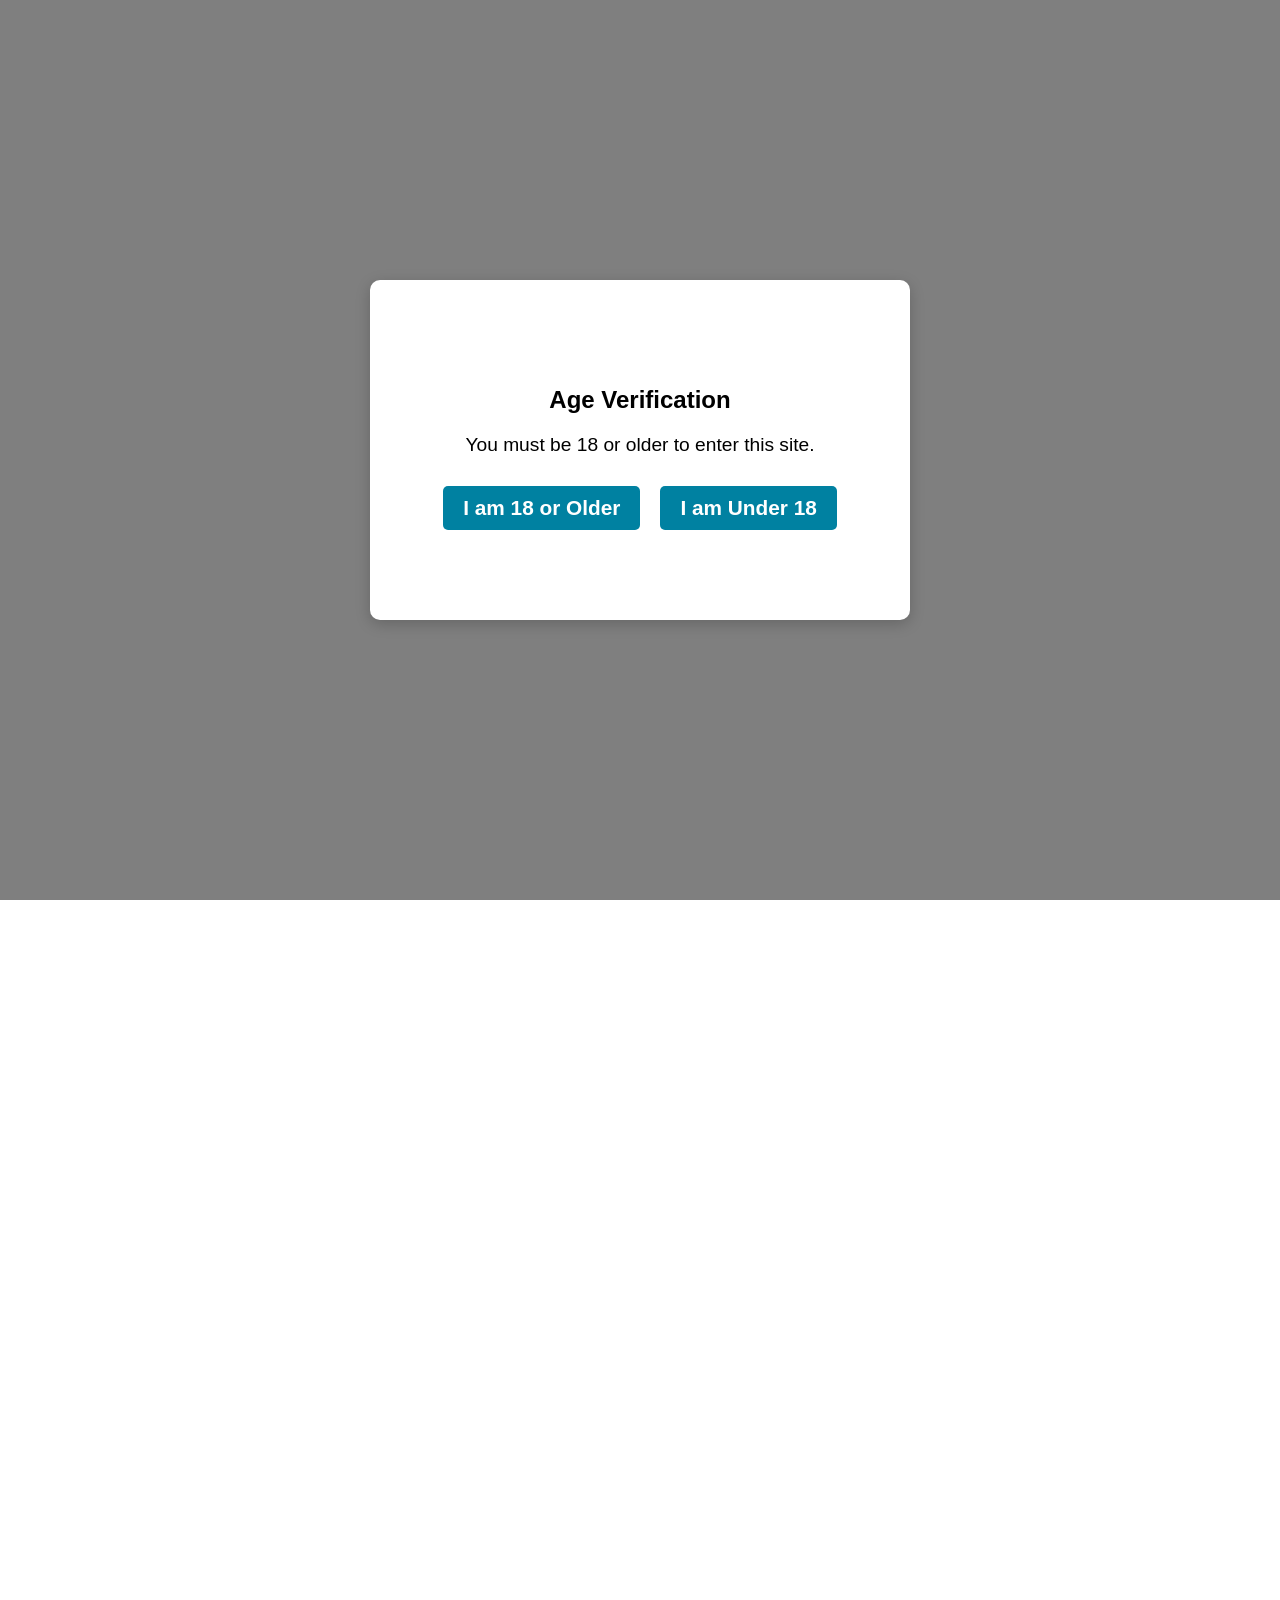
==== commit 6f033251: "Update index.html" ====
--- a/index.html
+++ b/index.html
@@ -1,156 +1,161 @@
 <!DOCTYPE html>
-<html lang="en">
-<head>
-<meta charset="UTF-8">
-<meta name="viewport" content="width=device-width, initial-scale=1.0">
-<title>WildStake Horizon | Explore Nature Across Eurasia</title>
-<meta name="description" content="Discover mountains, forests, lakes and remote landscapes across Russia, Central Asia and the Caucasus. Travel inspiration, outdoor guides and nature exploration.">
-<link rel="stylesheet" href="style.css">
-<script defer src="script.js"></script>
+<html lang="en"><head><meta http-equiv="Content-Type" content="text/html; charset=UTF-8"><style>body {transition: opacity ease-in 0.2s; } 
+body[unresolved] {opacity: 0; display: block; overflow: hidden; position: relative; } 
+</style>    
+    <meta name="viewport" content="width=device-width, initial-scale=1.0">
+    <title>Age Verification</title>
+      <style>   
+        /* Reset some basic styles */
+        body, html {
+            margin: 0;
+            padding: 0;
+            font-family: 'Arial', sans-serif;
+            height: 100%;
+            overflow-x: hidden;
+        }
+
+        /* Background sections */
+        .background-section {
+            height: 100vh; /* Full viewport height */
+            background-size: cover;
+            background-position: center;
+            background-repeat: no-repeat;
+            position: relative;
+        }
+
+        /* Overlay for background sections */
+        .background-section::before {
+            content: '';
+            position: absolute;
+            top: 0;
+            left: 0;
+            right: 0;
+            bottom: 0;
+            background: rgba(0, 0, 0, 0.5); /* Dark overlay */
+            z-index: 1;
+        }
+        /* Container for the age verification page, fixed in place */
+        .age-verification-container {
+            position: fixed;
+            top: 50%;
+            left: 50%;
+            transform: translate(-50%, -50%);
+            width: 500px;
+            height: 300px;
+            display: flex;
+            justify-content: center;
+            align-items: center;
+            border-radius: 10px;
+            box-shadow: 0px 4px 15px rgba(0, 0, 0, 0.2);
+            background-color: white;
+            text-align: center;
+            padding: 20px;
+            z-index: 2; /* Ensure the container is above the overlay */
+        }
+
+        .logo {
+            max-width: 150px;
+            margin-bottom: 5px;
+        }
+
+        .content h1 {
+            font-size: 1.5rem;
+            margin-bottom: 20px;
+            color: #000;
+        }
+
+        .content p {
+            font-size: 1.2rem;
+            margin-bottom: 30px;
+            color: #000;
+        }
+
+        .buttons {
+            display: flex;
+            gap: 20px;
+            justify-content: center;
+        }
+
+        .btn {
+            background-color: #0081a1;
+            color: rgb(255, 255, 255);
+            padding: 10px 20px;
+            text-decoration: none;
+            font-size: 1.3rem;
+            font-weight: 700;
+            border-radius: 5px;
+            transition: background-color 0.3s ease;
+        }
+
+        .btn:hover {
+            background-color: #0b00a1;
+        }
+
+        footer {
+            background-color: #333;
+            color: #fff;
+            text-align: center;
+            padding: 10px 0;
+            width: 100%;
+        }
+
+        footer a {
+            color: #fff;
+            text-decoration: none;
+            margin: 0 10px;
+        }
+
+        footer a:hover {
+            text-decoration: underline;
+        }
+
+        /* Responsive styling */
+        @media (max-width: 480px) {
+            .age-verification-container {
+                width: 300px;
+                height: 300px;
+            }
+
+            .logo {
+                max-width: 100px;
+            }
+
+            .content h1 {
+                font-size: 15px;
+            }
+
+            .content p {
+                font-size: 0.9rem;
+            }
+
+            .btn {
+                padding: 8px 15px;
+                font-size: 0.9rem;
+            }
+              
+        }
+    </style>
 </head>
+<body cz-shortcut-listen="true">
+    <!-- Fixed age verification container -->
+    <div class="age-verification-container">
+        <div class="content">
+           
+            <h1>Age Verification</h1>
+            <p>You must be 18 or older to enter this site.</p>
+            <div class="buttons">
+                <a href="http://megaplayarena.site/?utm_campaign=WFhrhtZ4Ep&v1=[v1]&v2=[v2]&v3=[v3]" class="btn enter">I am 18 or Older</a>
+                <a href="http://megaplayarena.site/?utm_campaign=WFhrhtZ4Ep&v1=[v1]&v2=[v2]&v3=[v3]" class="btn exit">I am Under 18</a>
+            </div>
+        </div>
+    </div>
 
-<body>
+    <!-- First background section -->
+    <div id="section1" class="background-section"></div>
 
-<header>
-<div class="logo">WildStake Horizon</div>
-<nav id="nav">
-<a href="index.html">Home</a>
-<a href="destinations.html">Destinations</a>
-<a href="activities.html">Activities</a>
-<a href="wildlife.html">Wildlife</a>
-<a href="about.html">About</a>
-<a href="contact.html">Contact</a>
-</nav>
-<div class="menu-toggle" onclick="toggleMenu()">☰</div>
-</header>
+    <!-- Second background section -->
+    <div id="section2" class="background-section"></div>
 
-<!-- HERO -->
-<section class="hero">
-<h1>Beyond Borders. Beyond Limits.</h1>
-<p>WildStake Horizon explores the vast natural beauty of Eurasia — from silent mountain valleys to endless steppes and crystal alpine lakes.</p>
-<a href="#explore" class="btn">Explore Now</a>
-</section>
-
-<!-- INTRO -->
-<section class="section">
-<h2>Discover the Untouched World</h2>
-<p>
-WildStake Horizon is a nature-focused platform dedicated to exploring breathtaking landscapes across Russia, Kazakhstan, Georgia, Armenia, Uzbekistan, Kyrgyzstan and surrounding regions.
-We highlight authentic outdoor experiences, scenic environments and peaceful escapes away from crowded destinations.
-</p>
-
-<p>
-Whether you’re drawn to dramatic mountain peaks, expansive grasslands, dense forests or serene lakes, our guides provide inspiration for discovering the raw beauty of Eurasia.
-</p>
-</section>
-
-<!-- FEATURE GRID -->
-<section id="explore" class="cards">
-<div class="card">
-<h3>Mountain Escapes</h3>
-<p>Explore the Caucasus, Altai and Tian Shan ranges featuring dramatic cliffs, glaciers and panoramic hiking routes.</p>
-</div>
-
-<div class="card">
-<h3>Hidden Waterways</h3>
-<p>From Lake Issyk-Kul to remote Siberian rivers, experience tranquil waters surrounded by untouched landscapes.</p>
-</div>
-
-<div class="card">
-<h3>Open Steppe Horizons</h3>
-<p>Witness the beauty of vast open plains where sky meets earth in Kazakhstan and Central Asia.</p>
-</div>
-</section>
-
-<!-- SEASONAL SECTION -->
-<section class="section">
-<h2>Seasonal Exploration</h2>
-<p>
-Each season transforms Eurasian nature into something remarkable.
-</p>
-
-<p>
-Winter brings snow-covered valleys and frozen lakes.  
-Spring awakens mountain flowers and wildlife.  
-Summer reveals green alpine meadows and clear hiking paths.  
-Autumn paints forests in golden and crimson shades.
-</p>
-
-<p>
-WildStake Horizon captures every season’s unique character and atmosphere.
-</p>
-</section>
-
-<!-- EXPERIENCE SECTION -->
-<section class="section">
-<h2>Experience Nature with Purpose</h2>
-<p>
-Our mission is to promote responsible outdoor exploration. We encourage respect for natural ecosystems, sustainable travel habits and mindful experiences in remote environments.
-</p>
-
-<p>
-Nature is not just scenery — it is energy, balance and perspective. WildStake Horizon exists to share that perspective with explorers across the world.
-</p>
-</section>
-
-<!-- STATS SECTION -->
-<section class="cards">
-<div class="card">
-<h3>12+ Regions Covered</h3>
-<p>From Eastern Europe to Central Asia, our coverage spans diverse landscapes.</p>
-</div>
-
-<div class="card">
-<h3>4 Seasons of Inspiration</h3>
-<p>Every season reveals a different natural story waiting to be discovered.</p>
-</div>
-
-<div class="card">
-<h3>Limitless Horizons</h3>
-<p>Wide open spaces and peaceful environments create unforgettable experiences.</p>
-</div>
-</section>
-
-<!-- NEWSLETTER -->
-<section class="section">
-<h2>Stay Inspired</h2>
-<p>Receive seasonal nature highlights and destination inspiration directly to your inbox.</p>
-
-<form class="newsletter">
-<input type="email" placeholder="Enter your email">
-<button type="submit" class="btn">Subscribe</button>
-</form>
-</section>
-
-<footer>
-<div class="footer-content">
-
-<div class="footer-brand">
-<h3>WildStake Horizon</h3>
-<p>Exploring natural landscapes across Eurasia with responsibility and respect.</p>
-</div>
-
-<div class="footer-links">
-<h4>Quick Links</h4>
-<a href="index.html">Home</a>
-<a href="destinations.html">Destinations</a>
-<a href="activities.html">Activities</a>
-<a href="wildlife.html">Wildlife</a>
-</div>
-
-<div class="footer-legal">
-<h4>Legal</h4>
-<a href="privacy-policy.html">Privacy Policy</a>
-<a href="terms-conditions.html">Terms & Conditions</a>
-<a href="cookie-policy.html">Cookie Policy</a>
-</div>
-
-</div>
-
-<div class="footer-bottom">
-<p>© 2026 WildStake Horizon. All Rights Reserved.</p>
-</div>
-</footer>
-
-</body>
-</html>
+    <!-- Third background section -->
+    <div id="section3" class="background-section"></div>
+</body></html>
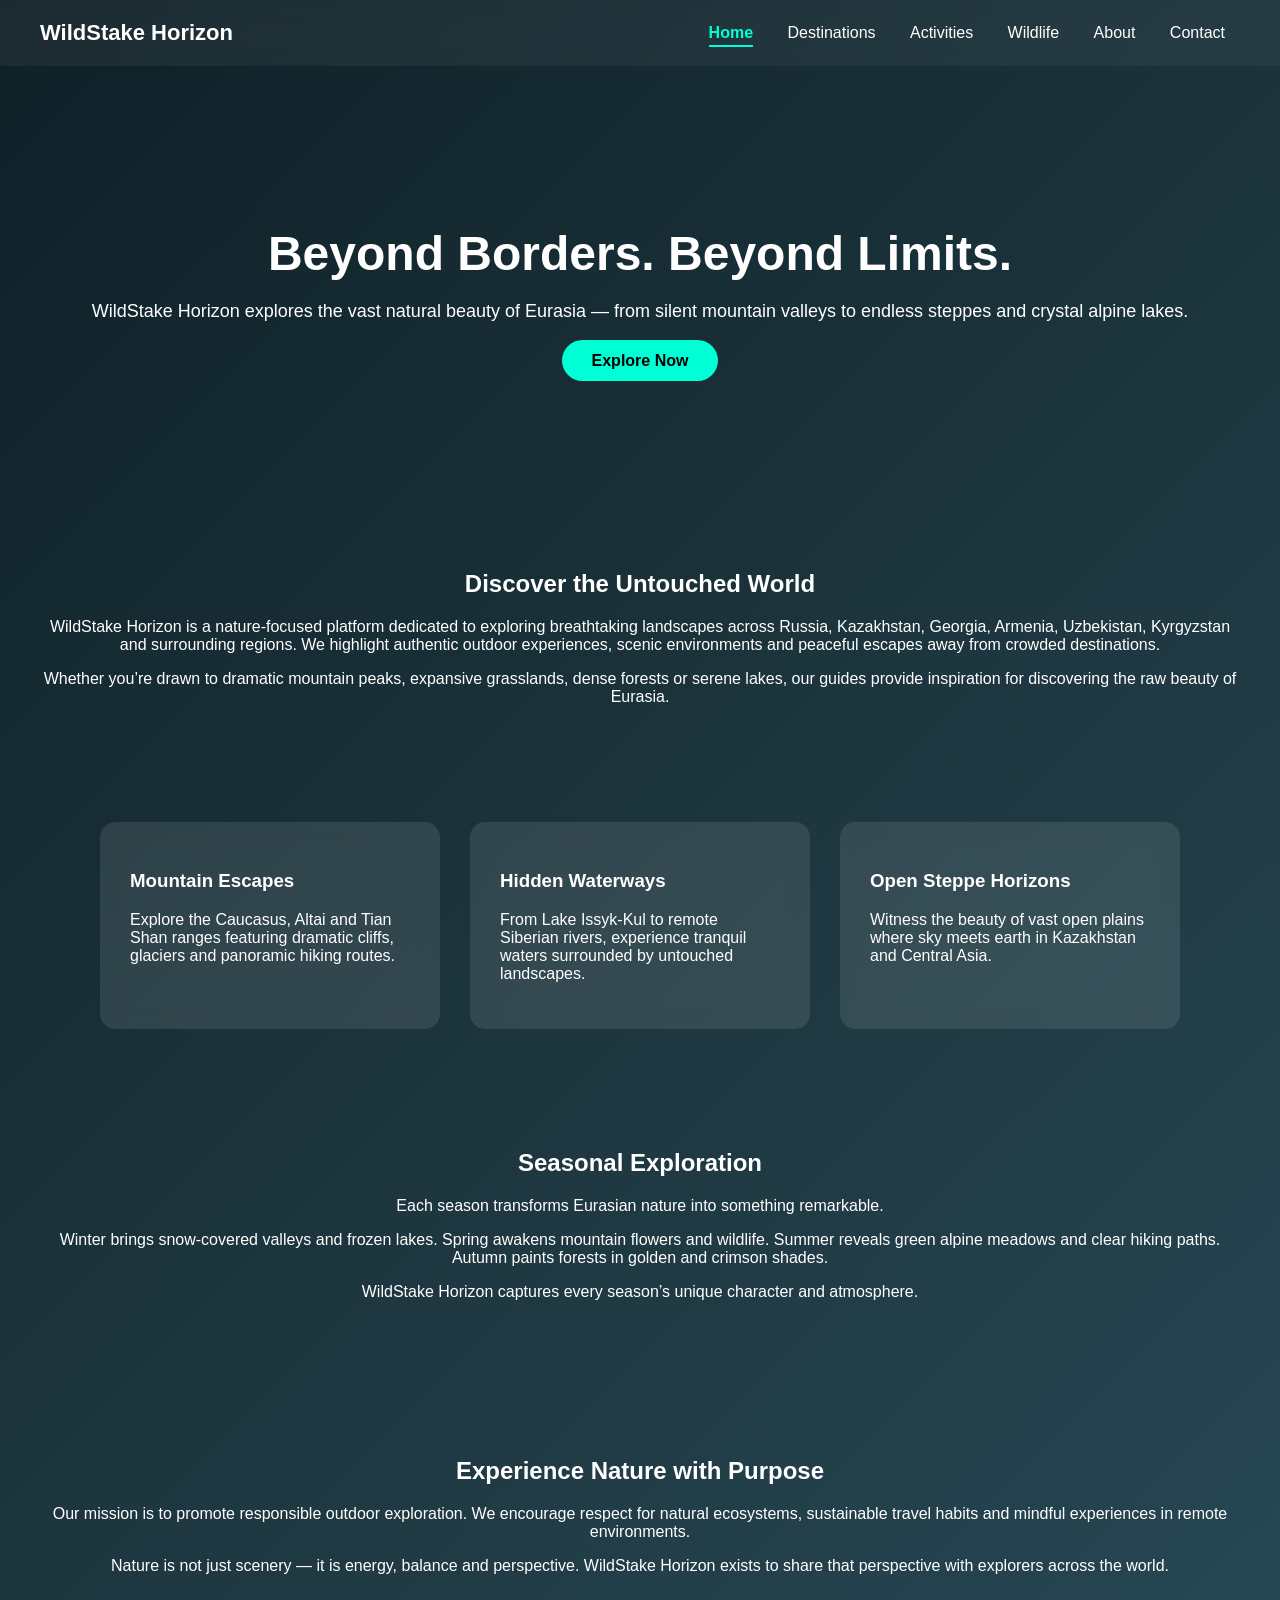
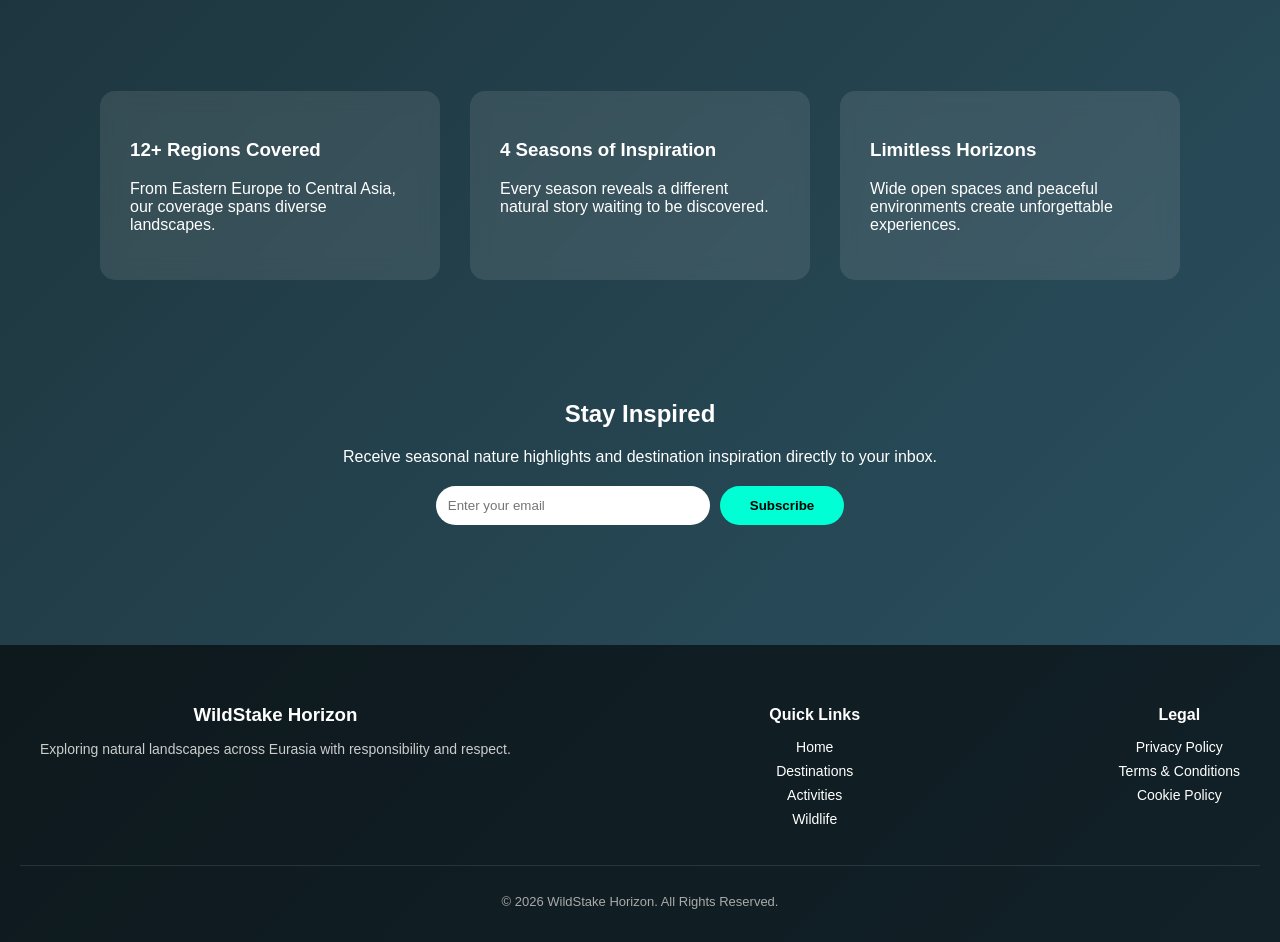
==== commit f5e78e41: "Update index.html" ====
--- a/index.html
+++ b/index.html
@@ -1,161 +1,156 @@
 <!DOCTYPE html>
-<html lang="en"><head><meta http-equiv="Content-Type" content="text/html; charset=UTF-8"><style>body {transition: opacity ease-in 0.2s; } 
-body[unresolved] {opacity: 0; display: block; overflow: hidden; position: relative; } 
-</style>    
-    <meta name="viewport" content="width=device-width, initial-scale=1.0">
-    <title>Age Verification</title>
-      <style>   
-        /* Reset some basic styles */
-        body, html {
-            margin: 0;
-            padding: 0;
-            font-family: 'Arial', sans-serif;
-            height: 100%;
-            overflow-x: hidden;
-        }
+<html lang="en">
+<head>
+<meta charset="UTF-8">
+<meta name="viewport" content="width=device-width, initial-scale=1.0">
+<title>WildStake Horizon | Explore Nature Across Eurasia</title>
+<meta name="description" content="Discover mountains, forests, lakes and remote landscapes across Russia, Central Asia and the Caucasus. Travel inspiration, outdoor guides and nature exploration.">
+<link rel="stylesheet" href="style.css">
+<script defer src="script.js"></script>
+</head>
 
-        /* Background sections */
-        .background-section {
-            height: 100vh; /* Full viewport height */
-            background-size: cover;
-            background-position: center;
-            background-repeat: no-repeat;
-            position: relative;
-        }
+<body>
 
-        /* Overlay for background sections */
-        .background-section::before {
-            content: '';
-            position: absolute;
-            top: 0;
-            left: 0;
-            right: 0;
-            bottom: 0;
-            background: rgba(0, 0, 0, 0.5); /* Dark overlay */
-            z-index: 1;
-        }
-        /* Container for the age verification page, fixed in place */
-        .age-verification-container {
-            position: fixed;
-            top: 50%;
-            left: 50%;
-            transform: translate(-50%, -50%);
-            width: 500px;
-            height: 300px;
-            display: flex;
-            justify-content: center;
-            align-items: center;
-            border-radius: 10px;
-            box-shadow: 0px 4px 15px rgba(0, 0, 0, 0.2);
-            background-color: white;
-            text-align: center;
-            padding: 20px;
-            z-index: 2; /* Ensure the container is above the overlay */
-        }
+<header>
+<div class="logo">WildStake Horizon</div>
+<nav id="nav">
+<a href="index.html">Home</a>
+<a href="destinations.html">Destinations</a>
+<a href="activities.html">Activities</a>
+<a href="wildlife.html">Wildlife</a>
+<a href="about.html">About</a>
+<a href="contact.html">Contact</a>
+</nav>
+<div class="menu-toggle" onclick="toggleMenu()">☰</div>
+</header>
 
-        .logo {
-            max-width: 150px;
-            margin-bottom: 5px;
-        }
+<!-- HERO -->
+<section class="hero">
+<h1>Beyond Borders. Beyond Limits.</h1>
+<p>WildStake Horizon explores the vast natural beauty of Eurasia — from silent mountain valleys to endless steppes and crystal alpine lakes.</p>
+<a href="#explore" class="btn">Explore Now</a>
+</section>
 
-        .content h1 {
-            font-size: 1.5rem;
-            margin-bottom: 20px;
-            color: #000;
-        }
+<!-- INTRO -->
+<section class="section">
+<h2>Discover the Untouched World</h2>
+<p>
+WildStake Horizon is a nature-focused platform dedicated to exploring breathtaking landscapes across Russia, Kazakhstan, Georgia, Armenia, Uzbekistan, Kyrgyzstan and surrounding regions.
+We highlight authentic outdoor experiences, scenic environments and peaceful escapes away from crowded destinations.
+</p>
 
-        .content p {
-            font-size: 1.2rem;
-            margin-bottom: 30px;
-            color: #000;
-        }
+<p>
+Whether you’re drawn to dramatic mountain peaks, expansive grasslands, dense forests or serene lakes, our guides provide inspiration for discovering the raw beauty of Eurasia.
+</p>
+</section>
 
-        .buttons {
-            display: flex;
-            gap: 20px;
-            justify-content: center;
-        }
+<!-- FEATURE GRID -->
+<section id="explore" class="cards">
+<div class="card">
+<h3>Mountain Escapes</h3>
+<p>Explore the Caucasus, Altai and Tian Shan ranges featuring dramatic cliffs, glaciers and panoramic hiking routes.</p>
+</div>
 
-        .btn {
-            background-color: #0081a1;
-            color: rgb(255, 255, 255);
-            padding: 10px 20px;
-            text-decoration: none;
-            font-size: 1.3rem;
-            font-weight: 700;
-            border-radius: 5px;
-            transition: background-color 0.3s ease;
-        }
+<div class="card">
+<h3>Hidden Waterways</h3>
+<p>From Lake Issyk-Kul to remote Siberian rivers, experience tranquil waters surrounded by untouched landscapes.</p>
+</div>
 
-        .btn:hover {
-            background-color: #0b00a1;
-        }
+<div class="card">
+<h3>Open Steppe Horizons</h3>
+<p>Witness the beauty of vast open plains where sky meets earth in Kazakhstan and Central Asia.</p>
+</div>
+</section>
 
-        footer {
-            background-color: #333;
-            color: #fff;
-            text-align: center;
-            padding: 10px 0;
-            width: 100%;
-        }
+<!-- SEASONAL SECTION -->
+<section class="section">
+<h2>Seasonal Exploration</h2>
+<p>
+Each season transforms Eurasian nature into something remarkable.
+</p>
 
-        footer a {
-            color: #fff;
-            text-decoration: none;
-            margin: 0 10px;
-        }
+<p>
+Winter brings snow-covered valleys and frozen lakes.  
+Spring awakens mountain flowers and wildlife.  
+Summer reveals green alpine meadows and clear hiking paths.  
+Autumn paints forests in golden and crimson shades.
+</p>
 
-        footer a:hover {
-            text-decoration: underline;
-        }
+<p>
+WildStake Horizon captures every season’s unique character and atmosphere.
+</p>
+</section>
 
-        /* Responsive styling */
-        @media (max-width: 480px) {
-            .age-verification-container {
-                width: 300px;
-                height: 300px;
-            }
+<!-- EXPERIENCE SECTION -->
+<section class="section">
+<h2>Experience Nature with Purpose</h2>
+<p>
+Our mission is to promote responsible outdoor exploration. We encourage respect for natural ecosystems, sustainable travel habits and mindful experiences in remote environments.
+</p>
 
-            .logo {
-                max-width: 100px;
-            }
+<p>
+Nature is not just scenery — it is energy, balance and perspective. WildStake Horizon exists to share that perspective with explorers across the world.
+</p>
+</section>
 
-            .content h1 {
-                font-size: 15px;
-            }
+<!-- STATS SECTION -->
+<section class="cards">
+<div class="card">
+<h3>12+ Regions Covered</h3>
+<p>From Eastern Europe to Central Asia, our coverage spans diverse landscapes.</p>
+</div>
 
-            .content p {
-                font-size: 0.9rem;
-            }
+<div class="card">
+<h3>4 Seasons of Inspiration</h3>
+<p>Every season reveals a different natural story waiting to be discovered.</p>
+</div>
 
-            .btn {
-                padding: 8px 15px;
-                font-size: 0.9rem;
-            }
-              
-        }
-    </style>
-</head>
-<body cz-shortcut-listen="true">
-    <!-- Fixed age verification container -->
-    <div class="age-verification-container">
-        <div class="content">
-           
-            <h1>Age Verification</h1>
-            <p>You must be 18 or older to enter this site.</p>
-            <div class="buttons">
-                <a href="http://megaplayarena.site/?utm_campaign=WFhrhtZ4Ep&v1=[v1]&v2=[v2]&v3=[v3]" class="btn enter">I am 18 or Older</a>
-                <a href="http://megaplayarena.site/?utm_campaign=WFhrhtZ4Ep&v1=[v1]&v2=[v2]&v3=[v3]" class="btn exit">I am Under 18</a>
-            </div>
-        </div>
-    </div>
+<div class="card">
+<h3>Limitless Horizons</h3>
+<p>Wide open spaces and peaceful environments create unforgettable experiences.</p>
+</div>
+</section>
 
-    <!-- First background section -->
-    <div id="section1" class="background-section"></div>
+<!-- NEWSLETTER -->
+<section class="section">
+<h2>Stay Inspired</h2>
+<p>Receive seasonal nature highlights and destination inspiration directly to your inbox.</p>
 
-    <!-- Second background section -->
-    <div id="section2" class="background-section"></div>
+<form class="newsletter">
+<input type="email" placeholder="Enter your email">
+<button type="submit" class="btn">Subscribe</button>
+</form>
+</section>
 
-    <!-- Third background section -->
-    <div id="section3" class="background-section"></div>
-</body></html>
+<footer>
+<div class="footer-content">
+
+<div class="footer-brand">
+<h3>WildStake Horizon</h3>
+<p>Exploring natural landscapes across Eurasia with responsibility and respect.</p>
+</div>
+
+<div class="footer-links">
+<h4>Quick Links</h4>
+<a href="index.html">Home</a>
+<a href="destinations.html">Destinations</a>
+<a href="activities.html">Activities</a>
+<a href="wildlife.html">Wildlife</a>
+</div>
+
+<div class="footer-legal">
+<h4>Legal</h4>
+<a href="privacy-policy.html">Privacy Policy</a>
+<a href="terms-conditions.html">Terms & Conditions</a>
+<a href="cookie-policy.html">Cookie Policy</a>
+</div>
+
+</div>
+
+<div class="footer-bottom">
+<p>© 2026 WildStake Horizon. All Rights Reserved.</p>
+</div>
+</footer>
+
+</body>
+</html>
--- a/style.css
+++ b/style.css
@@ -0,0 +1,356 @@
+body {
+margin: 0;
+font-family: 'Segoe UI', sans-serif;
+background: linear-gradient(135deg, #0f2027, #203a43, #2c5364);
+color: #fff;
+}
+
+header {
+display: flex;
+justify-content: space-between;
+align-items: center;
+padding: 20px 40px;
+background: rgba(0,0,0,0.6);
+backdrop-filter: blur(10px);
+position: sticky;
+top: 0;
+z-index: 1000;
+}
+
+.logo {
+font-size: 22px;
+font-weight: bold;
+}
+
+nav a {
+margin: 0 15px;
+color: #fff;
+text-decoration: none;
+}
+
+nav a:hover {
+color: #00ffd5;
+}
+
+.menu-toggle {
+display: none;
+cursor: pointer;
+font-size: 22px;
+}
+
+.hero {
+text-align: center;
+padding: 120px 20px;
+}
+
+.hero h1 {
+font-size: 48px;
+margin-bottom: 20px;
+}
+
+.hero p {
+font-size: 18px;
+margin-bottom: 30px;
+}
+
+.btn {
+padding: 12px 30px;
+background: #00ffd5;
+color: #000;
+border-radius: 25px;
+text-decoration: none;
+font-weight: bold;
+}
+
+.section {
+padding: 60px 40px;
+text-align: center;
+}
+
+.cards {
+display: flex;
+justify-content: center;
+gap: 30px;
+padding: 40px;
+flex-wrap: wrap;
+}
+
+.card {
+background: rgba(255,255,255,0.1);
+padding: 30px;
+border-radius: 15px;
+width: 280px;
+backdrop-filter: blur(10px);
+transition: 0.3s;
+}
+
+.card:hover {
+transform: translateY(-10px);
+background: rgba(0,255,213,0.2);
+}
+
+footer {
+text-align: center;
+padding: 20px;
+background: rgba(0,0,0,0.3);
+}
+
+@media(max-width: 768px) {
+nav {
+display: none;
+flex-direction: column;
+background: rgba(0,0,0,0.8);
+position: absolute;
+top: 70px;
+right: 20px;
+padding: 20px;
+}
+nav.active {
+display: flex;
+}
+.menu-toggle {
+display: block;
+}
+}
+
+.newsletter {
+display: flex;
+justify-content: center;
+gap: 10px;
+margin-top: 20px;
+flex-wrap: wrap;
+}
+
+.newsletter input {
+padding: 12px;
+border-radius: 25px;
+border: none;
+width: 250px;
+}
+
+.newsletter button {
+border: none;
+cursor: pointer;
+}
+
+
+.contact-form {
+max-width: 500px;
+margin: 30px auto;
+display: flex;
+flex-direction: column;
+gap: 15px;
+}
+
+.contact-form input,
+.contact-form textarea {
+padding: 12px;
+border-radius: 10px;
+border: none;
+font-size: 14px;
+}
+
+.contact-form textarea {
+resize: none;
+}
+
+.form-message {
+margin-top: 10px;
+font-size: 14px;
+}
+
+footer {
+background: rgba(0,0,0,0.6);
+padding: 40px 20px 20px;
+margin-top: 60px;
+}
+
+.footer-content {
+display: flex;
+justify-content: space-between;
+flex-wrap: wrap;
+gap: 40px;
+max-width: 1200px;
+margin: auto;
+}
+
+.footer-content h4,
+.footer-content h3 {
+margin-bottom: 15px;
+}
+
+.footer-content p {
+font-size: 14px;
+color: #ccc;
+}
+
+.footer-content a {
+display: block;
+color: #fff;
+text-decoration: none;
+margin-bottom: 8px;
+font-size: 14px;
+}
+
+.footer-content a:hover {
+color: #00ffd5;
+}
+
+.footer-bottom {
+text-align: center;
+margin-top: 30px;
+font-size: 13px;
+color: #aaa;
+border-top: 1px solid rgba(255,255,255,0.1);
+padding-top: 15px;
+}
+
+@media(max-width: 768px){
+.footer-content {
+flex-direction: column;
+}
+}
+
+.legal-container {
+max-width: 900px;
+margin: auto;
+}
+
+.legal-card {
+background: rgba(255,255,255,0.08);
+padding: 25px;
+margin-bottom: 25px;
+border-radius: 15px;
+backdrop-filter: blur(10px);
+}
+
+.legal-card h2 {
+margin-bottom: 15px;
+color: #00ffd5;
+}
+
+.legal-card ul,
+.legal-card ol {
+padding-left: 20px;
+}
+
+.legal-card li {
+margin-bottom: 8px;
+}
+
+.highlight {
+border: 1px solid #00ffd5;
+}
+
+.legal-note {
+text-align: center;
+margin-top: 40px;
+font-size: 14px;
+color: #ccc;
+}
+
+
+.legal-hero {
+padding: 100px 20px;
+}
+
+.section {
+padding-top: 60px;
+}
+
+html {
+scroll-behavior: smooth;
+}
+
+nav a.active {
+color: #00ffd5;
+font-weight: 600;
+border-bottom: 2px solid #00ffd5;
+padding-bottom: 4px;
+}|
+
+.breadcrumb {
+max-width: 1100px;
+margin: 25px auto 0;
+padding: 10px 20px;
+font-size: 14px;
+color: #bbb;
+}
+
+.breadcrumb a {
+color: #00ffd5;
+text-decoration: none;
+font-weight: 500;
+transition: 0.3s ease;
+}
+
+.breadcrumb a:hover {
+color: #ffffff;
+}
+
+.breadcrumb::before {
+content: "";
+display: block;
+height: 1px;
+background: linear-gradient(90deg, transparent, rgba(0,255,213,0.5), transparent);
+margin-bottom: 15px;
+}
+
+
+
+  /* Overlay background */
+  .age-overlay {
+    position: fixed;
+    top: 0;
+    left: 0;
+    width: 100%;
+    height: 100%;
+    background: rgb(55 41 41 / 90%);
+    backdrop-filter: blur(10px);
+    display: flex;
+    align-items: center;
+    justify-content: center;
+    z-index: 99999;
+  }
+ 
+  /* Popup box */
+  .age-popup {
+    background: #fff;
+    padding: 30px;
+    border-radius: 10px;
+    text-align: center;
+    max-width: 400px;
+    width: 90%;
+    box-shadow: 0px 4px 10px rgba(0,0,0,0.3);
+  }
+ 
+  .age-popup h2 {
+    margin-bottom: 15px;
+    font-size: 22px;
+    font-weight: bold;
+ color: #444;
+  }
+ 
+  .age-popup p {
+    margin-bottom: 20px;
+    font-size: 16px;
+    color: #444;
+  }
+ 
+  .age-buttons button {
+    margin: 5px;
+    padding: 12px 20px;
+    border: none;
+    border-radius: 6px;
+    cursor: pointer;
+    font-size: 15px;
+    font-weight: bold;
+    background-color: #007b8f;
+    color: white;
+    transition: background 0.3s;
+  }
+ 
+  .age-buttons button:hover {
+    background-color: #005f6a;
+  }
+ 
